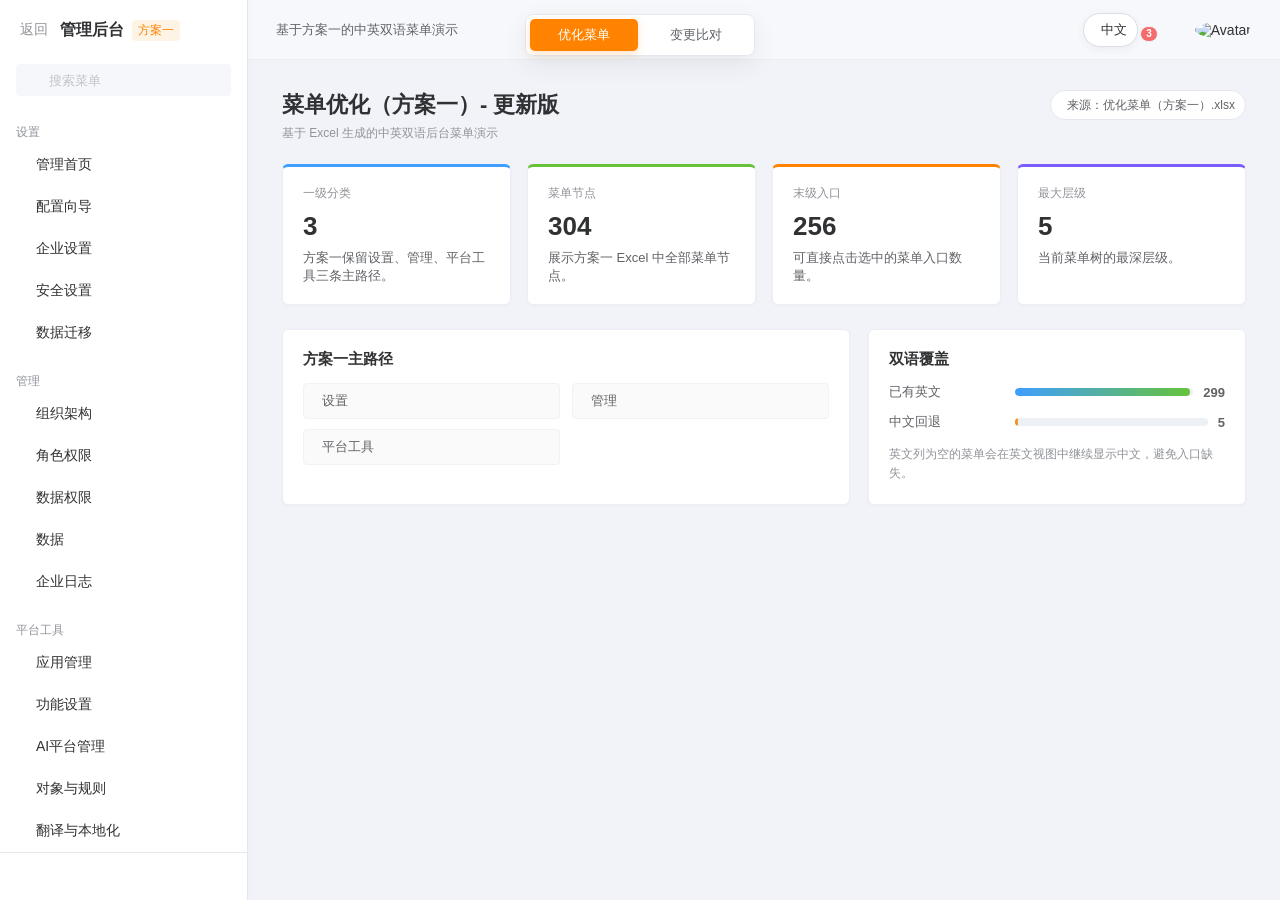
==== menu-plan1-20260603-updated.html @ 0cddb576 "Add public menu plan pages" ====
<!DOCTYPE html>
<html lang="zh-CN" data-lang="zh">
<head>
    <meta charset="UTF-8">
    <meta name="viewport" content="width=device-width, initial-scale=1.0">
    <title>菜单优化（方案一）- 更新版</title>
    <link rel="stylesheet" href="styles.css">
    <link rel="stylesheet" href="comparison.css">
    <script src="https://unpkg.com/@phosphor-icons/web"></script>
    <style>
        body { min-width: 1180px; }
        .app-shell { height: 100vh; background: #f1f3f8; overflow: hidden; }
        .view-tabs {
            position: fixed; top: 14px; left: 50%; z-index: 1300; transform: translateX(-50%);
            display: flex; gap: 4px; padding: 4px; border: 1px solid #e4e7ed; border-radius: 8px;
            background: rgba(255,255,255,.96); box-shadow: 0 8px 24px rgba(48,49,51,.08);
        }
        .view-tab { height: 32px; min-width: 108px; padding: 0 14px; border: 0; border-radius: 5px; background: transparent; color: #606266; cursor: pointer; font-size: 13px; }
        .view-tab.active { background: #ff8300; color: #fff; box-shadow: 0 3px 8px rgba(255,131,0,.22); }
        .demo-view { display: none; height: 100vh; }
        .demo-view.active { display: flex; }
        .plan-view { --sidebar-width: 248px; }
        .compare-view { --sidebar-width: 300px; }
        .plan-badge { flex: 0 0 auto; padding: 2px 6px; border-radius: 4px; background: #fef4e5; color: #ff8300; font-size: 12px; font-weight: 500; }
        .brand { min-width: 0; display: flex; align-items: center; gap: 8px; }
        .brand-text { overflow: hidden; text-overflow: ellipsis; white-space: nowrap; }
        .top-header { height: 60px; padding: 0 28px; background: rgba(255,255,255,.42); border-bottom: 1px solid rgba(228,231,237,.54); }
        .header-left { margin-right: auto; color: #606266; font-size: 13px; }
        .header-right { gap: 14px; }
        .language-toggle { display: inline-flex; align-items: center; gap: 7px; height: 34px; padding: 0 10px; border: 1px solid #dcdfe6; border-radius: 17px; background: #fff; color: #303133; font: inherit; font-size: 13px; cursor: pointer; box-shadow: 0 2px 8px rgba(48,49,51,.06); }
        .language-toggle i { color: #ff8300; font-size: 18px; }
        .language-toggle:hover, .language-toggle:focus-visible { border-color: rgba(255,131,0,.55); color: #ff8300; outline: none; box-shadow: 0 0 0 3px rgba(255,131,0,.1); }
        .dashboard { padding: 30px 34px 34px; }
        .page-title { display: flex; align-items: flex-start; justify-content: space-between; gap: 24px; margin-bottom: 22px; }
        .page-title h2 { font-size: 22px; font-weight: 600; }
        .source-pill { flex: 0 0 auto; display: inline-flex; align-items: center; gap: 6px; height: 30px; padding: 0 10px; border: 1px solid #e4e7ed; border-radius: 15px; background: #fff; color: #606266; font-size: 12px; }
        .source-pill i { color: #67c23a; font-size: 16px; }
        .overview-grid { display: grid; grid-template-columns: repeat(4, minmax(0,1fr)); gap: 16px; }
        .overview-card { min-height: 116px; padding: 18px 20px; border: 1px solid #ebeef5; border-radius: 6px; background: #fff; box-shadow: 0 1px 3px rgba(48,49,51,.03); }
        .overview-card:nth-child(1) { border-top: 3px solid #409eff; }
        .overview-card:nth-child(2) { border-top: 3px solid #67c23a; }
        .overview-card:nth-child(3) { border-top: 3px solid #ff8300; }
        .overview-card:nth-child(4) { border-top: 3px solid #7c5cff; }
        .overview-card .eyebrow { margin-bottom: 10px; color: #909399; font-size: 12px; }
        .overview-card strong { display: block; color: #303133; font-size: 26px; font-weight: 600; line-height: 1.1; }
        .overview-card span { display: block; margin-top: 8px; color: #606266; font-size: 13px; line-height: 1.45; }
        .content-grid { display: grid; grid-template-columns: minmax(0,1.2fr) minmax(320px,.8fr); gap: 18px; }
        .panel { background: #fff; border: 1px solid #ebeef5; border-radius: 6px; padding: 20px; box-shadow: 0 1px 3px rgba(48,49,51,.03); }
        .panel-title { display: flex; align-items: center; justify-content: space-between; gap: 12px; margin-bottom: 14px; }
        .panel-title h3 { color: #303133; font-size: 15px; font-weight: 600; }
        .panel-title i { color: #ff8300; font-size: 18px; }
        .path-list { display: grid; grid-template-columns: repeat(2,minmax(0,1fr)); gap: 10px 12px; list-style: none; }
        .path-list li { display: flex; align-items: center; gap: 8px; min-height: 34px; padding: 8px 10px; color: #606266; background: #fafafa; border: 1px solid #f0f2f5; border-radius: 4px; font-size: 13px; }
        .path-list i { color: #ff8300; font-size: 16px; }
        .coverage-list { display: grid; gap: 12px; }
        .coverage-row { display: grid; grid-template-columns: 116px 1fr auto; align-items: center; gap: 10px; color: #606266; font-size: 13px; }
        .coverage-track { height: 8px; overflow: hidden; border-radius: 4px; background: #edf0f5; }
        .coverage-bar { height: 100%; border-radius: inherit; background: linear-gradient(90deg,#409eff 0%,#67c23a 100%); }
        .hint-text { margin-top: 14px; color: #909399; font-size: 12px; line-height: 1.6; }
        .menu-empty, .no-results { padding: 24px 16px; color: #909399; font-size: 13px; }
        .level-5 > .menu-li > .menu-item { padding-left: 78px; font-size: 12px; color: var(--text-regular); }
        .compare-view .main-content { min-width: 460px; }
        .compare-view .comparison-dash { padding-top: 86px; }
        .compare-view #lines-overlay { position: fixed; }
        html[data-lang="en"] body { font-family: Inter, "Helvetica Neue", Arial, sans-serif; }
        html[data-lang="en"] .menu-item { font-size: 13px; }
        html[data-lang="en"] .level-3 > .menu-li > .menu-item,
        html[data-lang="en"] .level-4 > .menu-li > .menu-item,
        html[data-lang="en"] .level-5 > .menu-li > .menu-item { font-size: 12px; }
    </style>
</head>
<body>
    <div class="app-shell">
        <div class="view-tabs" aria-label="演示视图切换">
            <button class="view-tab active" data-view="plan" type="button">优化菜单</button>
            <button class="view-tab" data-view="compare" type="button">变更比对</button>
        </div>

        <div class="layout demo-view plan-view active" id="plan-view">
            <aside class="sidebar">
                <div class="sidebar-header">
                    <button class="back-btn" data-i18n="back"><i class="ph ph-caret-left"></i> 返回</button>
                    <div class="brand"><span class="brand-text" data-i18n="brand">管理后台</span><span class="plan-badge" data-i18n="planBadge">方案一</span></div>
                </div>
                <div class="search-box"><i class="ph ph-magnifying-glass"></i><input id="menu-search" type="text" placeholder="搜索菜单" autocomplete="off"></div>
                <nav class="menu" id="dynamic-menu"></nav>
                <div class="sidebar-footer"><i class="ph ph-arrows-in-simple"></i></div>
            </aside>
            <main class="main-content">
                <header class="top-header">
                    <div class="header-left" data-i18n="headerHint">基于方案一的中英双语菜单演示</div>
                    <div class="header-right">
                        <button class="language-toggle" id="language-toggle" type="button" aria-label="切换语言"><i class="ph ph-globe-hemisphere-east"></i><span id="language-label">中文</span></button>
                        <div class="icon-btn"><i class="ph ph-chat-circle-dots"></i><span class="badge">3</span></div>
                        <div class="icon-btn"><i class="ph ph-bell"></i></div>
                        <div class="icon-btn"><i class="ph ph-question"></i></div>
                        <div class="avatar"><img src="https://ui-avatars.com/api/?name=W&background=e4e7ed&color=606266" alt="Avatar"></div>
                    </div>
                </header>
                <div class="dashboard">
                    <div class="page-title">
                        <div><h2 data-i18n="pageTitle">菜单优化（方案一）</h2><span class="subtitle" data-i18n="pageSubtitle">基于 Excel 生成的中英双语后台菜单演示</span></div>
                        <div class="source-pill"><i class="ph ph-table"></i><span data-i18n="sourceText">来源：优化菜单（方案一）.xlsx</span></div>
                    </div>
                    <section class="dashboard-section overview-grid">
                        <div class="overview-card"><div class="eyebrow" data-i18n="groupLabel">一级分类</div><strong id="group-count">--</strong><span data-i18n="groupDesc">方案一保留设置、管理、平台工具三条主路径。</span></div>
                        <div class="overview-card"><div class="eyebrow" data-i18n="nodeLabel">菜单节点</div><strong id="node-count">--</strong><span data-i18n="nodeDesc">展示方案一 Excel 中全部菜单节点。</span></div>
                        <div class="overview-card"><div class="eyebrow" data-i18n="leafLabel">末级入口</div><strong id="leaf-count">--</strong><span data-i18n="leafDesc">可直接点击选中的菜单入口数量。</span></div>
                        <div class="overview-card"><div class="eyebrow" data-i18n="depthLabel">最大层级</div><strong id="depth-count">--</strong><span data-i18n="depthDesc">当前菜单树的最深层级。</span></div>
                    </section>
                    <section class="dashboard-section content-grid">
                        <div class="panel"><div class="panel-title"><h3 data-i18n="topPathTitle">方案一主路径</h3><i class="ph ph-tree-structure"></i></div><ul class="path-list" id="top-path-list"></ul></div>
                        <div class="panel"><div class="panel-title"><h3 data-i18n="coverageTitle">双语覆盖</h3><i class="ph ph-translate"></i></div>
                            <div class="coverage-list">
                                <div class="coverage-row"><span data-i18n="translatedLabel">已有英文</span><div class="coverage-track"><div class="coverage-bar" id="translated-bar"></div></div><strong id="translated-count">--</strong></div>
                                <div class="coverage-row"><span data-i18n="fallbackLabel">中文回退</span><div class="coverage-track"><div class="coverage-bar" id="fallback-bar"></div></div><strong id="fallback-count">--</strong></div>
                            </div>
                            <p class="hint-text" data-i18n="coverageHint">英文列为空的菜单会在英文视图中继续显示中文，避免入口缺失。</p>
                        </div>
                    </section>
                </div>
            </main>
        </div>

        <div class="layout comparison-layout demo-view compare-view" id="compare-view">
            <svg id="lines-overlay"></svg>
            <aside class="sidebar" id="sidebar-hist"><div class="sidebar-header"><button class="back-btn"><i class="ph ph-caret-left"></i> 返回</button><div class="brand">管理后台 <span class="badge-title">历史菜单</span></div></div><div class="search-box"><i class="ph ph-magnifying-glass"></i><input id="hist-search" type="text" placeholder="搜索"></div><nav class="menu" id="menu-hist"></nav><div class="sidebar-footer"><i class="ph ph-arrows-in-simple"></i></div></aside>
            <main class="main-content"><header class="top-header"><div class="header-right"><div class="icon-btn"><i class="ph ph-chat-circle-dots"></i><span class="badge">3</span></div><div class="icon-btn"><i class="ph ph-bell"></i></div><div class="icon-btn"><i class="ph ph-user"></i></div></div></header><div class="dashboard comparison-dash"><div class="page-title center-title"><h2>菜单优化（方案一）变更比对</h2><p class="subtitle mt-2">点击两侧高亮菜单，查看具体迁移变化节点连线</p></div><section class="dashboard-section mt-5 relativez"><div class="stats-grid comparison-stats"><div class="stat-card blue"><p>历史菜单节点</p><div class="stat-value"><span class="highlight" id="hist-node-total">--</span></div></div><div class="stat-card green"><p>方案一节点</p><div class="stat-value"><span class="highlight" id="plan-node-total">--</span></div></div></div></section><div class="diff-legend mt-5"><h4>图例说明：</h4><div class="legend-row"><span class="box color-moved"></span> 层级/位置变化 <span id="moved-total"></span></div><div class="legend-row"><span class="box color-added"></span> 新增菜单 <span id="added-total"></span></div><div class="legend-row"><span class="box color-deleted"></span> 移除菜单 <span id="deleted-total"></span></div></div></div></main>
            <aside class="sidebar" id="sidebar-opt"><div class="sidebar-header"><button class="back-btn"><i class="ph ph-caret-left"></i> 返回</button><div class="brand">管理后台 <span class="badge-title opt-badge">方案一</span></div></div><div class="search-box"><i class="ph ph-magnifying-glass"></i><input id="opt-search" type="text" placeholder="搜索"></div><nav class="menu" id="menu-opt"></nav><div class="sidebar-footer"><i class="ph ph-arrows-in-simple"></i></div></aside>
        </div>
    </div>

    <script>
        const plan1MenuData = [
  {
    "zh": "设置",
    "en": "Settings",
    "translated": true,
    "children": [
      {
        "zh": "管理首页",
        "en": "Setup Home",
        "translated": true
      },
      {
        "zh": "配置向导",
        "en": "Setup Assistant",
        "translated": true
      },
      {
        "zh": "企业设置",
        "en": "Company Settings",
        "translated": true,
        "children": [
          {
            "zh": "企业信息",
            "en": "Company Information",
            "translated": true
          },
          {
            "zh": "域名",
            "en": "My Domain",
            "translated": true
          },
          {
            "zh": "语言设置",
            "en": "Language Settings",
            "translated": true
          },
          {
            "zh": "区域设置",
            "en": "Regions",
            "translated": true
          },
          {
            "zh": "财年设置",
            "en": "Fiscal Year",
            "translated": true
          },
          {
            "zh": "货币设置",
            "en": "Currencies",
            "translated": true
          },
          {
            "zh": "工作时间",
            "en": "Business Hours",
            "translated": true
          },
          {
            "zh": "假期",
            "en": "Holidays",
            "translated": true
          },
          {
            "zh": "系统偏好",
            "en": "System Preferences",
            "translated": true
          },
          {
            "zh": "个性化推荐",
            "en": "Recommendation Settings",
            "translated": true
          },
          {
            "zh": "员工使用分析",
            "en": "Usage Analytics",
            "translated": true
          },
          {
            "zh": "强制通知设置",
            "en": "Notification Settings",
            "translated": true
          },
          {
            "zh": "邮箱管理",
            "en": "Email Settings",
            "translated": true
          },
          {
            "zh": "短信服务",
            "en": "SMS Gateway",
            "translated": true
          },
          {
            "zh": "许可信息",
            "en": "License Information",
            "translated": true
          },
          {
            "zh": "订阅提醒",
            "en": "Expiration Alerts",
            "translated": true
          }
        ]
      },
      {
        "zh": "安全设置",
        "en": "Security",
        "translated": true,
        "children": [
          {
            "zh": "账号安全设置",
            "en": "Account Security",
            "translated": true
          },
          {
            "zh": "通讯录隐私",
            "en": "Directory Privacy",
            "translated": true
          },
          {
            "zh": "单点登录",
            "en": "Single Sign-On",
            "translated": true
          },
          {
            "zh": "身份提供商",
            "en": "Identity Provider",
            "translated": true
          },
          {
            "zh": "受信任设备",
            "en": "Trusted Devices",
            "translated": true
          },
          {
            "zh": "水印设置",
            "en": "Watermark Settings",
            "translated": true
          },
          {
            "zh": "合规性设置",
            "en": "Compliance Settings",
            "translated": true
          },
          {
            "zh": "网络访问限制",
            "en": "Network Access",
            "translated": true
          },
          {
            "zh": "代码安全设置",
            "en": "Code Security",
            "translated": true
          },
          {
            "zh": "手机号隐私设置",
            "en": "Mobile Number Privacy Settings",
            "translated": true
          }
        ]
      },
      {
        "zh": "数据迁移",
        "en": "Data Migration",
        "translated": true
      }
    ]
  },
  {
    "zh": "管理",
    "en": "Management",
    "translated": true,
    "children": [
      {
        "zh": "组织架构",
        "en": "Organization",
        "translated": true,
        "children": [
          {
            "zh": "用户",
            "en": "Users",
            "translated": true
          },
          {
            "zh": "部门",
            "en": "Departments",
            "translated": true
          },
          {
            "zh": "通讯录设置",
            "en": "Directory Settings",
            "translated": true
          },
          {
            "zh": "通讯录隔离",
            "en": "Directory Isolation",
            "translated": true
          },
          {
            "zh": "邀请审核",
            "en": "Invitation Approval",
            "translated": true
          },
          {
            "zh": "多维度",
            "en": "Multi-dimensional Permissions",
            "translated": true
          },
          {
            "zh": "多组织",
            "en": "Multi-Organization",
            "translated": true
          },
          {
            "zh": "用户功能设置",
            "en": "User Feature Settings",
            "translated": true
          },
          {
            "zh": "员工设备",
            "en": "User Device",
            "translated": true
          },
          {
            "zh": "用户组",
            "en": "User Group",
            "translated": true
          }
        ]
      },
      {
        "zh": "角色权限",
        "en": "Role Permissions",
        "translated": true,
        "children": [
          {
            "zh": "管理功能权限",
            "en": "Management Function Permissions",
            "translated": true
          },
          {
            "zh": "业务功能权限",
            "en": "Business Function Permissions",
            "translated": true
          },
          {
            "zh": "分管小组",
            "en": "Delegated Administration Groups",
            "translated": true
          }
        ]
      },
      {
        "zh": "数据权限",
        "en": "Data Permissions",
        "translated": true,
        "children": [
          {
            "zh": "数据权限管理",
            "en": "Data Permissions",
            "translated": true
          },
          {
            "zh": "数据权限查询",
            "en": "Data Permission Query Tool",
            "translated": true
          }
        ]
      },
      {
        "zh": "数据",
        "en": "Data",
        "translated": true,
        "children": [
          {
            "zh": "全部客户",
            "en": "All Accounts",
            "translated": true
          },
          {
            "zh": "迁移工具",
            "en": "Mass Transfer Records",
            "translated": true
          },
          {
            "zh": "回收站",
            "en": "Recycle Bin",
            "translated": true
          },
          {
            "zh": "数据清洗",
            "en": "Data Cleansing",
            "translated": true
          },
          {
            "zh": "数据初始化",
            "en": "Data Reset",
            "translated": true
          },
          {
            "zh": "数据批量处理",
            "en": "Data Loader",
            "translated": true
          },
          {
            "zh": "数据稽核",
            "en": "Data Audit",
            "translated": true
          },
          {
            "zh": "数据归档",
            "en": "Data Archiving",
            "translated": true
          }
        ]
      },
      {
        "zh": "企业日志",
        "en": "Logs",
        "translated": true,
        "children": [
          {
            "zh": "审计日志",
            "en": "Audit Logs",
            "translated": true
          },
          {
            "zh": "登录日志",
            "en": "Login History",
            "translated": true
          },
          {
            "zh": "异步任务监控",
            "en": "Async Jobs",
            "translated": true
          },
          {
            "zh": "业务日志",
            "en": "Business Logs",
            "translated": true
          },
          {
            "zh": "函数日志",
            "en": "APL Logs",
            "translated": true
          },
          {
            "zh": "导入导出记录",
            "en": "Import & Export Logs",
            "translated": true
          },
          {
            "zh": "流程日志",
            "en": "Process Logs",
            "translated": true
          }
        ]
      }
    ]
  },
  {
    "zh": "平台工具",
    "en": "Platform Tools",
    "translated": true,
    "children": [
      {
        "zh": "应用管理",
        "en": "App Manager",
        "translated": true,
        "children": [
          {
            "zh": "应用列表",
            "en": "App List",
            "translated": true
          }
        ]
      },
      {
        "zh": "功能设置",
        "en": "Feature Settings",
        "translated": true,
        "children": [
          {
            "zh": "营销设置",
            "en": "Marketing Settings",
            "translated": true,
            "children": [
              {
                "zh": "营销费用管理",
                "en": "Marketing Expense Management",
                "translated": true
              },
              {
                "zh": "企业预算管理",
                "en": "Company Budget Management",
                "translated": true
              },
              {
                "zh": "忠诚度计划管理",
                "en": "Loyalty Program Management",
                "translated": true
              },
              {
                "zh": "渠道准入管理",
                "en": "Channel Access Management",
                "translated": true,
                "children": [
                  {
                    "zh": "首页",
                    "en": "Home",
                    "translated": true
                  },
                  {
                    "zh": "营销招募",
                    "en": "Marketing Recruitment",
                    "translated": true
                  },
                  {
                    "zh": "注册审核",
                    "en": "Registration Review",
                    "translated": true
                  },
                  {
                    "zh": "浏览规定",
                    "en": "Browsing Rules",
                    "translated": true
                  },
                  {
                    "zh": "资质完善",
                    "en": "Qualification Completion",
                    "translated": true
                  },
                  {
                    "zh": "协议签约",
                    "en": "Agreement Signing",
                    "translated": true
                  }
                ]
              },
              {
                "zh": "营销方案",
                "en": "Marketing Programs",
                "translated": true
              },
              {
                "zh": "会员管理",
                "en": "Member Management",
                "translated": true
              },
              {
                "zh": "企微SCRM",
                "en": "WeCom SCRM",
                "translated": true,
                "children": [
                  {
                    "zh": "SCRM配置向导",
                    "en": "SCRM Setup Assistant",
                    "translated": true
                  },
                  {
                    "zh": "营销设置",
                    "en": "Marketing Settings",
                    "translated": true
                  },
                  {
                    "zh": "企业微信设置",
                    "en": "WeCom Settings",
                    "translated": true
                  },
                  {
                    "zh": "质检设置",
                    "en": "Quality Inspection Settings",
                    "translated": true
                  }
                ]
              }
            ]
          },
          {
            "zh": "目标规则",
            "en": "Target Rules",
            "translated": true
          },
          {
            "zh": "销售设置",
            "en": "Sales Settings",
            "translated": true,
            "children": [
              {
                "zh": "销售 Agent 管理",
                "en": "Sales Agent Management",
                "translated": true,
                "children": [
                  {
                    "zh": "客户互动Agent",
                    "en": "Customer Engagement Agent",
                    "translated": true
                  },
                  {
                    "zh": "业务洞察Agent",
                    "en": "Business Insights Agent",
                    "translated": true
                  },
                  {
                    "zh": "内部会议Agent",
                    "en": "Internal Meeting Agent",
                    "translated": true
                  },
                  {
                    "zh": "方案生成器",
                    "en": "Proposal Generator",
                    "translated": true
                  }
                ]
              },
              {
                "zh": "术语库",
                "en": "Glossary",
                "translated": true
              },
              {
                "zh": "市场活动管理",
                "en": "Campaign Management",
                "translated": true
              },
              {
                "zh": "工商企业搜索管理",
                "en": "Business Entity Search Management",
                "translated": true
              },
              {
                "zh": "招投标管理",
                "en": "Tender Management",
                "translated": true
              },
              {
                "zh": "线索和线索池管理",
                "en": "Lead and Lead Pool Management",
                "translated": true
              },
              {
                "zh": "客户和公海管理",
                "en": "Account and Public Pool Management",
                "translated": true
              },
              {
                "zh": "主数据管理",
                "en": "Master Data Management",
                "translated": true
              },
              {
                "zh": "工商信息设置",
                "en": "Business Information Settings",
                "translated": true
              },
              {
                "zh": "智能评分评级管理",
                "en": "Intelligent Scoring and Rating Management",
                "translated": true,
                "children": [
                  {
                    "zh": "RFM规则",
                    "en": "RFM Rules",
                    "translated": true
                  },
                  {
                    "zh": "行为积分",
                    "en": "Behavior Points",
                    "translated": true
                  },
                  {
                    "zh": "线索智能打分管理",
                    "en": "Intelligent Lead Scoring Management",
                    "translated": true
                  }
                ]
              },
              {
                "zh": "企业风险管理",
                "en": "Enterprise Risk Management",
                "translated": true,
                "children": [
                  {
                    "zh": "评分规则",
                    "en": "Scoring Rules",
                    "translated": true
                  },
                  {
                    "zh": "预警通知",
                    "en": "Alert Notifications",
                    "translated": true
                  }
                ]
              },
              {
                "zh": "企业风险策略管理",
                "en": "Enterprise Risk Policy Management",
                "translated": true,
                "children": [
                  {
                    "zh": "评级配置",
                    "en": "Rating Configuration",
                    "translated": true
                  },
                  {
                    "zh": "自助评分",
                    "en": "Self-Service Scoring",
                    "translated": true
                  },
                  {
                    "zh": "授信策略",
                    "en": "Credit Policy",
                    "translated": true
                  },
                  {
                    "zh": "监控规则配置",
                    "en": "Monitoring Rule Configuration",
                    "translated": true
                  }
                ]
              },
              {
                "zh": "商机管理",
                "en": "Opportunity Management",
                "translated": true
              },
              {
                "zh": "预测规则设置",
                "en": "Forecast Rule Settings",
                "translated": true
              },
              {
                "zh": "销售记录管理",
                "en": "Sales Record Management",
                "translated": true
              },
              {
                "zh": "合同管理",
                "en": "Contract Management",
                "translated": true
              },
              {
                "zh": "收入管理",
                "en": "Revenue Management",
                "translated": true,
                "children": [
                  {
                    "zh": "应收配置",
                    "en": "Accounts Receivable Configuration",
                    "translated": true
                  },
                  {
                    "zh": "回款配置",
                    "en": "Payment Collection Configuration",
                    "translated": true
                  },
                  {
                    "zh": "账单配置",
                    "en": "Billing Configuration",
                    "translated": true
                  }
                ]
              },
              {
                "zh": "项目管理",
                "en": "Project Management",
                "translated": true
              },
              {
                "zh": "客户账户管理",
                "en": "Customer Account Management",
                "translated": true
              },
              {
                "zh": "信用管理",
                "en": "Credit Management",
                "translated": true
              },
              {
                "zh": "定价和交易管理",
                "en": "Pricing and Transaction Management",
                "translated": true,
                "children": [
                  {
                    "zh": "首页",
                    "en": "Home",
                    "translated": true
                  },
                  {
                    "zh": "商品/产品管理",
                    "en": "Product Management",
                    "translated": true
                  },
                  {
                    "zh": "CPQ配置",
                    "en": "CPQ Configuration",
                    "translated": true
                  },
                  {
                    "zh": "价格管理配置",
                    "en": "Pricing Management Configuration",
                    "translated": true
                  },
                  {
                    "zh": "促销与返利配置",
                    "en": "Promotion and Rebate Configuration",
                    "translated": true
                  },
                  {
                    "zh": "交易相关的单据配置",
                    "en": "Transaction Document Configuration",
                    "translated": true
                  }
                ]
              },
              {
                "zh": "应付管理",
                "en": "Accounts Payable Management",
                "translated": true
              }
            ]
          },
          {
            "zh": "物流与库存",
            "en": "Logistics & Inventory",
            "translated": true,
            "children": [
              {
                "zh": "发货",
                "en": "Shipping",
                "translated": true
              },
              {
                "zh": "库存",
                "en": "Inventory",
                "translated": true
              },
              {
                "zh": "物流服务",
                "en": "Logistics Services",
                "translated": true
              }
            ]
          },
          {
            "zh": "服务设置",
            "en": "Service Settings",
            "translated": true,
            "children": [
              {
                "zh": "服务记录类型",
                "en": "Service Record Types",
                "translated": true
              },
              {
                "zh": "服务人员查询类型",
                "en": "Service Personnel Query Types",
                "translated": true
              },
              {
                "zh": "资产管理",
                "en": "Asset Management",
                "translated": true
              },
              {
                "zh": "工单管理",
                "en": "Work Order Management",
                "translated": true
              },
              {
                "zh": "服务通设置",
                "en": "Service Connect Settings",
                "translated": true
              },
              {
                "zh": "发送记录",
                "en": "Send Records",
                "translated": true
              },
              {
                "zh": "会话分析",
                "en": "Conversation Analytics",
                "translated": true
              },
              {
                "zh": "智能机器人",
                "en": "Intelligent Bot",
                "translated": true
              },
              {
                "zh": "呼叫中心",
                "en": "Call Center",
                "translated": true
              }
            ]
          },
          {
            "zh": "行业插件设置",
            "en": "Industry Plugin Settings",
            "translated": true,
            "children": [
              {
                "zh": "医疗信息设置",
                "en": "Medical Information Settings",
                "translated": true
              },
              {
                "zh": "外销管理",
                "en": "Export Sales Management",
                "translated": true
              },
              {
                "zh": "快消业务插件",
                "en": "FMCG Business Plugin",
                "translated": true
              }
            ]
          },
          {
            "zh": "渠道设置",
            "en": "Channel Settings",
            "translated": true,
            "children": [
              {
                "zh": "经销商管理",
                "en": "Distributor Management",
                "translated": true
              },
              {
                "zh": "合作伙伴管理",
                "en": "Partner Management",
                "translated": true,
                "children": [
                  {
                    "zh": "合作伙伴设置",
                    "en": "Partner Settings",
                    "translated": true
                  }
                ]
              },
              {
                "zh": "渠道对账单",
                "en": "Channel Statements",
                "translated": true
              },
              {
                "zh": "订货通管理",
                "en": "Ordering Portal Management",
                "translated": true
              },
              {
                "zh": "渠道通路管理",
                "en": "Channel Route Management",
                "translated": true
              },
              {
                "zh": "渠道数据上报",
                "en": "Channel Data Reporting",
                "translated": true
              }
            ]
          },
          {
            "zh": "协同办公设置",
            "en": "Collaboration",
            "translated": true,
            "children": [
              {
                "zh": "待办栏目配置",
                "en": "To-Do Center Settings",
                "translated": true
              },
              {
                "zh": "日志模板管理",
                "en": "Report Settings",
                "translated": true
              },
              {
                "zh": "日志查询统计",
                "en": "Report Analytics",
                "translated": true
              },
              {
                "zh": "日程管理",
                "en": "Calendar Settings",
                "translated": true
              },
              {
                "zh": "日程同步",
                "en": "Event Sync",
                "translated": true
              },
              {
                "zh": "分享管理",
                "en": "Post Settings",
                "translated": true
              },
              {
                "zh": "任务与指令",
                "en": "Task Analytics",
                "translated": true
              },
              {
                "zh": "公告管理",
                "en": "Announcements",
                "translated": true
              },
              {
                "zh": "话题管理",
                "en": "Topics",
                "translated": true
              },
              {
                "zh": "在线文档",
                "en": "Online Docs",
                "translated": true
              },
              {
                "zh": "电子签章",
                "en": "E-Signature",
                "translated": true
              },
              {
                "zh": "信息删除工具",
                "en": "Feed Cleanup Tool",
                "translated": true
              },
              {
                "zh": "基本设置",
                "en": "Chats Settings",
                "translated": true
              },
              {
                "zh": "业务群设置",
                "en": "Business Group",
                "translated": true
              },
              {
                "zh": "服务号首页",
                "en": "Service Account Home",
                "translated": true
              },
              {
                "zh": "服务号管理",
                "en": "Service Account Settings",
                "translated": true
              },
              {
                "zh": "审批模板管理",
                "en": "Approval Templates",
                "translated": true
              },
              {
                "zh": "审批角色管理",
                "en": "Approval Roles",
                "translated": true
              },
              {
                "zh": "审批查询统计",
                "en": "Approval Analytics",
                "translated": true
              },
              {
                "zh": "表格管理",
                "en": "Form Management",
                "translated": true
              }
            ]
          }
        ]
      },
      {
        "zh": "AI平台管理",
        "en": "AI Platform",
        "translated": true,
        "children": [
          {
            "zh": "Agent Studio",
            "en": "Agent Studio",
            "translated": true,
            "children": [
              {
                "zh": "Agents",
                "en": "Agents",
                "translated": true
              },
              {
                "zh": "Agent 技能库",
                "en": "Agent Skills",
                "translated": true
              },
              {
                "zh": "Agent 操作库",
                "en": "Agent Actions",
                "translated": true
              },
              {
                "zh": "Agent 评测",
                "en": "Agent Evaluation",
                "translated": true
              }
            ]
          },
          {
            "zh": "AI流管理",
            "en": "AI Flow Management",
            "translated": true
          },
          {
            "zh": "操作中心",
            "en": "Action Center",
            "translated": true
          },
          {
            "zh": "提示词模板",
            "en": "Prompt Template",
            "translated": true
          },
          {
            "zh": "语义检索索引",
            "en": "Semantic Search Index",
            "translated": true
          },
          {
            "zh": "调用统计",
            "en": "Usage",
            "translated": true
          },
          {
            "zh": "模型",
            "en": "Model",
            "translated": true
          },
          {
            "zh": "信任层",
            "en": "Trust Layer",
            "translated": true
          },
          {
            "zh": "审计和数据分析",
            "en": "Audit and Analysis",
            "translated": true
          },
          {
            "zh": "AI助理",
            "en": "AI Assistant",
            "translated": true
          },
          {
            "zh": "预测生成器",
            "en": "Prediction Generator",
            "translated": true,
            "children": [
              {
                "zh": "数据集管理",
                "en": "Data Set Management",
                "translated": true
              },
              {
                "zh": "模型管理",
                "en": "Model",
                "translated": true
              }
            ]
          }
        ]
      },
      {
        "zh": "对象与规则",
        "en": "Objects & Rules",
        "translated": true,
        "children": [
          {
            "zh": "标准对象",
            "en": "Standard Objects",
            "translated": true
          },
          {
            "zh": "自定义对象",
            "en": "Custom Objects",
            "translated": true
          },
          {
            "zh": "大对象",
            "en": "Big Objects",
            "translated": true
          },
          {
            "zh": "对象名称设置",
            "en": "Object Name Settings",
            "translated": true
          },
          {
            "zh": "模板管理",
            "en": "Templates",
            "translated": true
          },
          {
            "zh": "对象列表页自定义",
            "en": "List View Layouts",
            "translated": true
          },
          {
            "zh": "全局对象布局",
            "en": "Object Layout",
            "translated": true
          },
          {
            "zh": "智能表单",
            "en": "Smart Forms",
            "translated": true
          },
          {
            "zh": "对象关系图",
            "en": "Schema Viewer",
            "translated": true
          },
          {
            "zh": "标签",
            "en": "Tags",
            "translated": true
          },
          {
            "zh": "通用选项集",
            "en": "Global Option Sets",
            "translated": true
          },
          {
            "zh": "对象规则",
            "en": "Object Rules",
            "translated": true,
            "children": [
              {
                "zh": "对象变更",
                "en": "Object Change",
                "translated": true
              },
              {
                "zh": "转换规则",
                "en": "Conversion Rules",
                "translated": true
              },
              {
                "zh": "映射规则",
                "en": "Mapping Rules",
                "translated": true
              },
              {
                "zh": "评分规则",
                "en": "Scoring Rules",
                "translated": true
              },
              {
                "zh": "业务规则",
                "en": "Business Rules",
                "translated": true
              }
            ]
          },
          {
            "zh": "对象插件",
            "en": "Object Plugins",
            "translated": true
          },
          {
            "zh": "离线规则",
            "en": "Offline Rules",
            "translated": true
          }
        ]
      },
      {
        "zh": "翻译与本地化",
        "en": "Translation",
        "translated": true,
        "children": [
          {
            "zh": "翻译工作台",
            "en": "Translation Workbench",
            "translated": true
          },
          {
            "zh": "数据翻译设置",
            "en": "Data Translation",
            "translated": true
          }
        ]
      },
      {
        "zh": "流程与自动化",
        "en": "Process & Automation",
        "translated": true,
        "children": [
          {
            "zh": "审批流",
            "en": "Approval Processes",
            "translated": true
          },
          {
            "zh": "业务流",
            "en": "Business Processes",
            "translated": true
          },
          {
            "zh": "工作流",
            "en": "Workflows",
            "translated": true
          },
          {
            "zh": "流",
            "en": "Flows",
            "translated": true
          },
          {
            "zh": "阶段推进器",
            "en": "Pipeline",
            "translated": true
          },
          {
            "zh": "商机销售流程",
            "en": "Opportunity Sales Processes",
            "translated": true
          },
          {
            "zh": "流程交接",
            "en": "Handover",
            "translated": true
          },
          {
            "zh": "委托设置",
            "en": "Delegation",
            "translated": true
          },
          {
            "zh": "常用意见",
            "en": "Common Comments",
            "translated": true
          },
          {
            "zh": "全局配置",
            "en": "Global Configuration",
            "translated": true
          }
        ]
      },
      {
        "zh": "页面与体验",
        "en": "User Interface",
        "translated": true,
        "children": [
          {
            "zh": "CRM视图迁移",
            "en": "View Migration",
            "translated": true
          },
          {
            "zh": "主导航",
            "en": "Navigation",
            "translated": true
          },
          {
            "zh": "自定义页面",
            "en": "Custom Pages",
            "translated": true
          },
          {
            "zh": "CRM菜单",
            "en": "CRM Menu",
            "translated": true
          },
          {
            "zh": "CRM首页",
            "en": "CRM Home Pages",
            "translated": true
          },
          {
            "zh": "自定义菜单",
            "en": "Custom Menu",
            "translated": true
          },
          {
            "zh": "APP启动图",
            "en": "Splash Screen",
            "translated": true
          },
          {
            "zh": "侧边栏布局",
            "en": "Sidebar Layout",
            "translated": true
          },
          {
            "zh": "自定义登录页",
            "en": "Custom Login Pages",
            "translated": true
          },
          {
            "zh": "主题色",
            "en": "Themes",
            "translated": true
          }
        ]
      },
      {
        "zh": "低代码开发",
        "en": "Custom Code",
        "translated": true,
        "children": [
          {
            "zh": "ModelJar管理",
            "en": "ModelJar管理",
            "translated": false
          },
          {
            "zh": "自定义函数",
            "en": "Custom APL",
            "translated": true
          },
          {
            "zh": "自定义组件",
            "en": "Custom Components",
            "translated": true
          },
          {
            "zh": "自定义插件",
            "en": "Custom Plugins",
            "translated": true
          },
          {
            "zh": "对象及字段API",
            "en": "API Names/Schema API",
            "translated": true
          },
          {
            "zh": "开发者证书",
            "en": "Certificates & Keys",
            "translated": true
          },
          {
            "zh": "开发Jar包管理",
            "en": "Libraries",
            "translated": true
          },
          {
            "zh": "事件监听管理",
            "en": "Event Triggers",
            "translated": true
          },
          {
            "zh": "开放接口",
            "en": "OpenAPI",
            "translated": true
          },
          {
            "zh": "事件回调设置",
            "en": "Webhooks",
            "translated": true
          },
          {
            "zh": "计划任务",
            "en": "Scheduled Jobs",
            "translated": true
          },
          {
            "zh": "H5集成插件",
            "en": "H5集成插件",
            "translated": false
          },
          {
            "zh": "函数监控",
            "en": "APL Dashboard",
            "translated": true
          }
        ]
      },
      {
        "zh": "集成与开放",
        "en": "Integration & Open Platform",
        "translated": true,
        "children": [
          {
            "zh": "集成流编排",
            "en": "Integration Flow Orchestration",
            "translated": true
          },
          {
            "zh": "授权配置",
            "en": "Authorization Configuration",
            "translated": true
          },
          {
            "zh": "运行监控",
            "en": "Operation Monitoring",
            "translated": true
          },
          {
            "zh": "连接器市场",
            "en": "Connector Marketplace",
            "translated": true
          }
        ]
      },
      {
        "zh": "门户与渠道",
        "en": "Portals & Channels",
        "translated": true,
        "children": [
          {
            "zh": "站点管理",
            "en": "Site Management",
            "translated": true,
            "children": [
              {
                "zh": "域名管理",
                "en": "域名管理",
                "translated": false
              },
              {
                "zh": "素材管理",
                "en": "Domains",
                "translated": true
              },
              {
                "zh": "站点门户",
                "en": "CMS",
                "translated": true
              }
            ]
          },
          {
            "zh": "渠道门户",
            "en": "Channel Portals",
            "translated": true,
            "children": [
              {
                "zh": "自定义首页",
                "en": "自定义首页",
                "translated": false
              },
              {
                "zh": "自定义登录页",
                "en": "Custom Homepages",
                "translated": true
              },
              {
                "zh": "自定义菜单页",
                "en": "Custom Login Pages",
                "translated": true
              },
              {
                "zh": "Web端自定义页面",
                "en": "Custom Menu Items",
                "translated": true
              },
              {
                "zh": "移动端自定义页面",
                "en": "Web Custom Pages",
                "translated": true
              },
              {
                "zh": "导航设置",
                "en": "App Custom Pages",
                "translated": true
              }
            ]
          },
          {
            "zh": "互联管理",
            "en": "External Management",
            "translated": true,
            "children": [
              {
                "zh": "互联用户",
                "en": "互联用户",
                "translated": false
              },
              {
                "zh": "互联角色",
                "en": "External Users",
                "translated": true
              },
              {
                "zh": "互联应用",
                "en": "External Roles",
                "translated": true
              },
              {
                "zh": "互联设置",
                "en": "External Apps",
                "translated": true
              },
              {
                "zh": "上游信息",
                "en": "External Settings",
                "translated": true
              }
            ]
          },
          {
            "zh": "微信服务号",
            "en": "WeChat Service Accounts",
            "translated": true
          },
          {
            "zh": "微信小程序",
            "en": "WeChat Mini Programs",
            "translated": true
          },
          {
            "zh": "互联组织管理",
            "en": "External Organization Management",
            "translated": true,
            "children": [
              {
                "zh": "互联组织",
                "en": "External Organizations",
                "translated": true
              },
              {
                "zh": "通用设置",
                "en": "General Settings",
                "translated": true
              }
            ]
          },
          {
            "zh": "互联更改集",
            "en": "External Change Sets",
            "translated": true,
            "children": [
              {
                "zh": "部署管理",
                "en": "Deployment Management",
                "translated": true
              },
              {
                "zh": "部署记录",
                "en": "Deployment Records",
                "translated": true
              }
            ]
          }
        ]
      },
      {
        "zh": "环境",
        "en": "Environments",
        "translated": true,
        "children": [
          {
            "zh": "沙盒",
            "en": "Sandboxes",
            "translated": true
          },
          {
            "zh": "更改集",
            "en": "Change Sets",
            "translated": true,
            "children": [
              {
                "zh": "入站更改集",
                "en": "Inbound Change Sets",
                "translated": true
              },
              {
                "zh": "出站更改集",
                "en": "Outbound Change Sets",
                "translated": true
              }
            ]
          },
          {
            "zh": "部署",
            "en": "Deploy",
            "translated": true,
            "children": [
              {
                "zh": "部署设置",
                "en": "Deployment Settings",
                "translated": true
              },
              {
                "zh": "部署状态",
                "en": "Deployment Status",
                "translated": true
              }
            ]
          },
          {
            "zh": "配置包",
            "en": "Packages",
            "translated": true,
            "children": [
              {
                "zh": "配置包管理",
                "en": "Package Manager",
                "translated": true
              },
              {
                "zh": "配置包安装",
                "en": "Installed Packages",
                "translated": true
              }
            ]
          },
          {
            "zh": "系统资源概览",
            "en": "System Overview",
            "translated": true
          },
          {
            "zh": "全局变量",
            "en": "Global Variables",
            "translated": true
          }
        ]
      }
    ]
  }
];
        const historyMenuData = [
  {
    "title": "系统管理",
    "children": [
      {
        "title": "管理首页"
      },
      {
        "title": "企业设置",
        "children": [
          {
            "title": "许可信息"
          },
          {
            "title": "企业信息设置"
          },
          {
            "title": "多组织设置"
          },
          {
            "title": "员工功能设置"
          },
          {
            "title": "工作时间"
          },
          {
            "title": "假期"
          },
          {
            "title": "手机号隐私设置"
          },
          {
            "title": "个性化推荐设置"
          },
          {
            "title": "域名管理"
          },
          {
            "title": "企业安全设置",
            "children": [
              {
                "title": "分管小组"
              },
              {
                "title": "账号安全设置"
              },
              {
                "title": "通讯录安全设置"
              },
              {
                "title": "设备绑定"
              },
              {
                "title": "单点登录"
              },
              {
                "title": "水印设置"
              },
              {
                "title": "合规性设置"
              },
              {
                "title": "访问限制设置"
              },
              {
                "title": "代码安全设置"
              },
              {
                "title": "认证提供商"
              }
            ]
          },
          {
            "title": "自定义登录页"
          },
          {
            "title": "国家地区管理"
          },
          {
            "title": "主题色"
          },
          {
            "title": "到期提醒设置"
          },
          {
            "title": "全局设置"
          },
          {
            "title": "企业财年设置"
          },
          {
            "title": "强制通知设置"
          },
          {
            "title": "行业套件管理？"
          }
        ]
      },
      {
        "title": "组织架构管理",
        "children": [
          {
            "title": "部门与员工"
          },
          {
            "title": "部门管理"
          },
          {
            "title": "通讯录设置"
          },
          {
            "title": "通讯录隔离"
          },
          {
            "title": "已停用的"
          },
          {
            "title": "邀请审核"
          },
          {
            "title": "员工设备管理"
          },
          {
            "title": "多维度管理"
          },
          {
            "title": "企业微信对接？"
          }
        ]
      },
      {
        "title": "角色权限管理",
        "children": [
          {
            "title": "管理功能权限"
          },
          {
            "title": "业务功能权限"
          },
          {
            "title": "用户组"
          }
        ]
      },
      {
        "title": "国际化",
        "children": [
          {
            "title": "语言设置"
          },
          {
            "title": "翻译工作台"
          },
          {
            "title": "数据翻译设置"
          },
          {
            "title": "多货币设置"
          }
        ]
      },
      {
        "title": "企业日志",
        "children": [
          {
            "title": "审计日志"
          },
          {
            "title": "登录日志"
          },
          {
            "title": "异步任务监控"
          },
          {
            "title": "异常登录"
          },
          {
            "title": "CRM日志"
          },
          {
            "title": "函数日志"
          },
          {
            "title": "导入导出记录"
          },
          {
            "title": "函数监控"
          },
          {
            "title": "流程日志"
          },
          {
            "title": "员工使用分析"
          }
        ]
      },
      {
        "title": "集成平台管理",
        "children": [
          {
            "title": "数据集成流"
          },
          {
            "title": "同步历史数据"
          },
          {
            "title": "连接器"
          },
          {
            "title": "接口管理"
          },
          {
            "title": "模板中心"
          },
          {
            "title": "监控看板"
          },
          {
            "title": "告警管理"
          },
          {
            "title": "数据大屏"
          },
          {
            "title": "其他设置",
            "children": [
              {
                "title": "k3_cloud"
              }
            ]
          },
          {
            "title": "集成平台-OA待办"
          },
          {
            "title": "集成代管"
          }
        ]
      },
      {
        "title": "iPaaS管理",
        "children": [
          {
            "title": "流程编排"
          },
          {
            "title": "授权配置"
          },
          {
            "title": "运行监控"
          },
          {
            "title": "连接器开发"
          },
          {
            "title": "连接器市场"
          }
        ]
      },
      {
        "title": "系统配置引导"
      },
      {
        "title": "系统迁移"
      }
    ]
  },
  {
    "title": "CRM平台管理",
    "children": [
      {
        "title": "对象管理",
        "children": [
          {
            "title": "预设对象管理"
          },
          {
            "title": "自定义对象管理"
          },
          {
            "title": "大对象管理"
          },
          {
            "title": "数据归档"
          },
          {
            "title": "对象名称设置"
          },
          {
            "title": "对象模板管理"
          },
          {
            "title": "对象关系图"
          },
          {
            "title": "智能表单"
          },
          {
            "title": "标签管理"
          },
          {
            "title": "通用选项集"
          },
          {
            "title": "对象插件管理"
          },
          {
            "title": "对象变更管理"
          },
          {
            "title": "转换规则"
          },
          {
            "title": "离线规则"
          }
        ]
      },
      {
        "title": "流程管理",
        "children": [
          {
            "title": "审批流程管理"
          },
          {
            "title": "业务流程管理"
          },
          {
            "title": "工作流管理"
          },
          {
            "title": "流管理"
          },
          {
            "title": "阶段推进器管理"
          },
          {
            "title": "商机销售流程"
          },
          {
            "title": "流程交接"
          },
          {
            "title": "委托设置"
          },
          {
            "title": "常用意见"
          },
          {
            "title": "流程全局配置"
          }
        ]
      },
      {
        "title": "数据权限管理"
      },
      {
        "title": "业务规则管理",
        "children": [
          {
            "title": "市场活动管理"
          },
          {
            "title": "工商企业搜索管理"
          },
          {
            "title": "销售 Agent 管理",
            "children": [
              {
                "title": "方案生成器"
              },
              {
                "title": "客户互动Agent"
              },
              {
                "title": "业务洞察Agent"
              },
              {
                "title": "内部会议"
              }
            ]
          },
          {
            "title": "线索和线索池管理"
          },
          {
            "title": "客户和公海管理"
          },
          {
            "title": "商机管理"
          },
          {
            "title": "术语库"
          },
          {
            "title": "合作伙伴管理",
            "children": [
              {
                "title": "合作伙伴设置"
              }
            ]
          },
          {
            "title": "营销费用管理"
          },
          {
            "title": "企业预算管理"
          },
          {
            "title": "医疗信息设置"
          },
          {
            "title": "忠诚度计划管理"
          },
          {
            "title": "招投标管理"
          },
          {
            "title": "日志管理"
          },
          {
            "title": "渠道准入管理",
            "children": [
              {
                "title": "首页"
              },
              {
                "title": "营销招募"
              },
              {
                "title": "注册审核"
              },
              {
                "title": "浏览规定"
              },
              {
                "title": "资质完善"
              },
              {
                "title": "协议签约"
              }
            ]
          },
          {
            "title": "日程管理"
          },
          {
            "title": "查重设置"
          },
          {
            "title": "公告管理"
          },
          {
            "title": "对象映射规则"
          },
          {
            "title": "邮箱管理"
          },
          {
            "title": "报价单管理"
          },
          {
            "title": "渠道对账单"
          },
          {
            "title": "销售订单/退货单规则"
          },
          {
            "title": "售中管理配置",
            "children": [
              {
                "title": "首页"
              },
              {
                "title": "商品/产品管理"
              },
              {
                "title": "CPQ配置"
              },
              {
                "title": "价格管理配置"
              },
              {
                "title": "促销与返利配置"
              },
              {
                "title": "交易相关的单据配置"
              },
              {
                "title": "回款相关单据配置"
              },
              {
                "title": "合同相关单据配置"
              },
              {
                "title": "收入管理设置"
              },
              {
                "title": "账单相关单据配置"
              }
            ]
          },
          {
            "title": "企业风险管理",
            "children": [
              {
                "title": "评分规则"
              },
              {
                "title": "预警通知"
              }
            ]
          },
          {
            "title": "预测规则设置"
          },
          {
            "title": "目标规则"
          },
          {
            "title": "价格管理"
          },
          {
            "title": "销售记录管理"
          },
          {
            "title": "服务记录类型"
          },
          {
            "title": "服务人员查询类型"
          },
          {
            "title": "全局变量"
          },
          {
            "title": "客户账户管理"
          },
          {
            "title": "信用管理"
          },
          {
            "title": "对账单设置"
          },
          {
            "title": "促销设置"
          },
          {
            "title": "项目管理设置"
          },
          {
            "title": "经销商管理"
          },
          {
            "title": "库存管理"
          },
          {
            "title": "资产管理"
          },
          {
            "title": "发货与库存管理",
            "children": [
              {
                "title": "发货管理"
              },
              {
                "title": "库存管理"
              }
            ]
          },
          {
            "title": "智能评分评级管理",
            "children": [
              {
                "title": "RFM规则"
              }
            ]
          },
          {
            "title": "打分器规则设置"
          },
          {
            "title": "行为积分"
          },
          {
            "title": "线索智能打分管理"
          },
          {
            "title": "退换货管理"
          },
          {
            "title": "业务规则配置"
          },
          {
            "title": "工商信息设置"
          },
          {
            "title": "快消业务插件"
          },
          {
            "title": "CPQ管理"
          },
          {
            "title": "工单管理"
          },
          {
            "title": "应收应付管理"
          },
          {
            "title": "主数据管理"
          },
          {
            "title": "服务通设置"
          },
          {
            "title": "物流查询服务"
          },
          {
            "title": "商机2.0管理"
          },
          {
            "title": "价目表设置"
          },
          {
            "title": "画像洞察Agent"
          },
          {
            "title": "销售简报设置"
          },
          {
            "title": "营销方案"
          },
          {
            "title": "发送记录"
          },
          {
            "title": "会话分析"
          }
        ]
      },
      {
        "title": "业务插件管理",
        "children": [
          {
            "title": "会员管理"
          },
          {
            "title": "智能机器人"
          },
          {
            "title": "呼叫中心"
          },
          {
            "title": "日程同步"
          },
          {
            "title": "电子签章"
          },
          {
            "title": "在线文档"
          },
          {
            "title": "订货通管理"
          },
          {
            "title": "外销管理"
          },
          {
            "title": "短信服务"
          },
          {
            "title": "企业风险策略管理",
            "children": [
              {
                "title": "评级配置"
              },
              {
                "title": "自助评分"
              },
              {
                "title": "授信策略"
              },
              {
                "title": "监控规则配置"
              }
            ]
          }
        ]
      },
      {
        "title": "待办中心配置"
      },
      {
        "title": "界面定制管理",
        "children": [
          {
            "title": "CRM视图迁移"
          },
          {
            "title": "Web主导航"
          },
          {
            "title": "APP主导航"
          },
          {
            "title": "WEB自定义页面"
          },
          {
            "title": "APP自定义页面"
          },
          {
            "title": "CRM菜单"
          },
          {
            "title": "CRM首页"
          },
          {
            "title": "自定义菜单项"
          },
          {
            "title": "APP启动图管理"
          },
          {
            "title": "对象列表页自定义"
          },
          {
            "title": "全局字段布局"
          },
          {
            "title": "工作台侧边栏布局"
          }
        ]
      },
      {
        "title": "定制开发平台",
        "children": [
          {
            "title": "自定义APL代码"
          },
          {
            "title": "APL测试"
          },
          {
            "title": "APL测试历史"
          },
          {
            "title": "自定义PWC组件"
          },
          {
            "title": "自定义PWC插件"
          },
          {
            "title": "对象及字段API"
          },
          {
            "title": "ModelJar管理"
          },
          {
            "title": "事件监听管理"
          },
          {
            "title": "开发Jar包管理"
          },
          {
            "title": "开发者证书"
          },
          {
            "title": "OpenAPI"
          },
          {
            "title": "事件回调设置"
          },
          {
            "title": "计划任务"
          },
          {
            "title": "第三方app集成"
          }
        ]
      },
      {
        "title": "数据维护工具",
        "children": [
          {
            "title": "全部客户"
          },
          {
            "title": "迁移工具"
          },
          {
            "title": "回收站"
          },
          {
            "title": "清洗工具"
          },
          {
            "title": "CRM初始化"
          },
          {
            "title": "数据权限查询工具"
          },
          {
            "title": "数据批量处理"
          },
          {
            "title": "数据稽核工具"
          }
        ]
      },
      {
        "title": "环境",
        "children": [
          {
            "title": "沙盒管理"
          },
          {
            "title": "更改集管理",
            "children": [
              {
                "title": "部署规则"
              },
              {
                "title": "入站更改集"
              },
              {
                "title": "出站更改集"
              }
            ]
          },
          {
            "title": "部署管理",
            "children": [
              {
                "title": "互联部署状态"
              },
              {
                "title": "部署状态"
              }
            ]
          },
          {
            "title": "配置包",
            "children": [
              {
                "title": "配置包管理"
              },
              {
                "title": "配置包安装"
              }
            ]
          },
          {
            "title": "系统资源概览"
          }
        ]
      }
    ]
  },
  {
    "title": "应用中心管理",
    "children": [
      {
        "title": "应用列表"
      },
      {
        "title": "企业服务号",
        "children": [
          {
            "title": "服务号首页"
          },
          {
            "title": "服务号管理"
          }
        ]
      },
      {
        "title": "企信管理",
        "children": [
          {
            "title": "概况"
          },
          {
            "title": "基本设置"
          },
          {
            "title": "定制企信群"
          },
          {
            "title": "企信群助手"
          }
        ]
      },
      {
        "title": "工作圈管理",
        "children": [
          {
            "title": "概况"
          },
          {
            "title": "管理角色配置"
          },
          {
            "title": "分享管理"
          },
          {
            "title": "公告管理"
          },
          {
            "title": "日志管理",
            "children": [
              {
                "title": "日志模板管理"
              },
              {
                "title": "日志查询统计"
              }
            ]
          },
          {
            "title": "审批管理",
            "children": [
              {
                "title": "审批模板管理"
              },
              {
                "title": "审批角色管理"
              },
              {
                "title": "审批查询统计"
              },
              {
                "title": "审批查询统计"
              },
              {
                "title": "审批查询统计"
              }
            ]
          },
          {
            "title": "话题管理"
          },
          {
            "title": "任务与指令"
          },
          {
            "title": "表格管理"
          },
          {
            "title": "信息删除工具"
          }
        ]
      },
      {
        "title": "工作汇报",
        "children": [
          {
            "title": "工作汇报模板"
          },
          {
            "title": "工作汇报统计"
          }
        ]
      }
    ]
  },
  {
    "title": "互联平台管理",
    "children": [
      {
        "title": "站点管理",
        "children": [
          {
            "title": "域名管理"
          },
          {
            "title": "素材库"
          },
          {
            "title": "站点门户"
          }
        ]
      },
      {
        "title": "渠道门户",
        "children": [
          {
            "title": "自定义首页"
          },
          {
            "title": "自定义登录页"
          },
          {
            "title": "自定义菜单页"
          },
          {
            "title": "Web端自定义页面"
          },
          {
            "title": "移动端自定义页面"
          },
          {
            "title": "导航设置"
          }
        ]
      },
      {
        "title": "互联管理",
        "children": [
          {
            "title": "互联用户"
          },
          {
            "title": "互联角色"
          },
          {
            "title": "互联应用"
          },
          {
            "title": "互联设置"
          },
          {
            "title": "上游信息"
          }
        ]
      },
      {
        "title": "微信服务号"
      },
      {
        "title": "微信小程序"
      },
      {
        "title": "互联组织管理",
        "children": [
          {
            "title": "互联组织"
          },
          {
            "title": "通用设置"
          }
        ]
      },
      {
        "title": "互联更改集",
        "children": [
          {
            "title": "部署互联更改集"
          },
          {
            "title": "互联更改集部署状态"
          }
        ]
      }
    ]
  },
  {
    "title": "企微SCRM",
    "children": [
      {
        "title": "SCRM配置向导"
      },
      {
        "title": "营销设置"
      },
      {
        "title": "企业微信设置"
      },
      {
        "title": "质检设置"
      }
    ]
  },
  {
    "title": "AI平台管理",
    "children": [
      {
        "title": "Agent Studio",
        "children": [
          {
            "title": "Agents"
          },
          {
            "title": "Agent场景库"
          },
          {
            "title": "Agent操作库"
          }
        ]
      },
      {
        "title": "操作中心"
      },
      {
        "title": "提示词模板"
      },
      {
        "title": "语义检索索引"
      },
      {
        "title": "调用统计"
      },
      {
        "title": "模型"
      },
      {
        "title": "信任层"
      },
      {
        "title": "审计和数据分析"
      },
      {
        "title": "数字助理"
      }
    ]
  }
];
        const plan1CompareData = [
  {
    "title": "设置",
    "children": [
      {
        "title": "管理首页"
      },
      {
        "title": "配置向导"
      },
      {
        "title": "企业设置",
        "children": [
          {
            "title": "企业信息"
          },
          {
            "title": "域名"
          },
          {
            "title": "语言设置"
          },
          {
            "title": "区域设置"
          },
          {
            "title": "财年设置"
          },
          {
            "title": "货币设置"
          },
          {
            "title": "工作时间"
          },
          {
            "title": "假期"
          },
          {
            "title": "系统偏好"
          },
          {
            "title": "个性化推荐"
          },
          {
            "title": "员工使用分析"
          },
          {
            "title": "强制通知设置"
          },
          {
            "title": "邮箱管理"
          },
          {
            "title": "短信服务"
          },
          {
            "title": "许可信息"
          },
          {
            "title": "订阅提醒"
          }
        ]
      },
      {
        "title": "安全设置",
        "children": [
          {
            "title": "账号安全设置"
          },
          {
            "title": "通讯录隐私"
          },
          {
            "title": "单点登录"
          },
          {
            "title": "身份提供商"
          },
          {
            "title": "受信任设备"
          },
          {
            "title": "水印设置"
          },
          {
            "title": "合规性设置"
          },
          {
            "title": "网络访问限制"
          },
          {
            "title": "代码安全设置"
          },
          {
            "title": "手机号隐私设置"
          }
        ]
      },
      {
        "title": "数据迁移"
      }
    ]
  },
  {
    "title": "管理",
    "children": [
      {
        "title": "组织架构",
        "children": [
          {
            "title": "用户"
          },
          {
            "title": "部门"
          },
          {
            "title": "通讯录设置"
          },
          {
            "title": "通讯录隔离"
          },
          {
            "title": "邀请审核"
          },
          {
            "title": "多维度"
          },
          {
            "title": "多组织"
          },
          {
            "title": "用户功能设置"
          },
          {
            "title": "员工设备"
          },
          {
            "title": "用户组"
          }
        ]
      },
      {
        "title": "角色权限",
        "children": [
          {
            "title": "管理功能权限"
          },
          {
            "title": "业务功能权限"
          },
          {
            "title": "分管小组"
          }
        ]
      },
      {
        "title": "数据权限",
        "children": [
          {
            "title": "数据权限管理"
          },
          {
            "title": "数据权限查询"
          }
        ]
      },
      {
        "title": "数据",
        "children": [
          {
            "title": "全部客户"
          },
          {
            "title": "迁移工具"
          },
          {
            "title": "回收站"
          },
          {
            "title": "数据清洗"
          },
          {
            "title": "数据初始化"
          },
          {
            "title": "数据批量处理"
          },
          {
            "title": "数据稽核"
          },
          {
            "title": "数据归档"
          }
        ]
      },
      {
        "title": "企业日志",
        "children": [
          {
            "title": "审计日志"
          },
          {
            "title": "登录日志"
          },
          {
            "title": "异步任务监控"
          },
          {
            "title": "业务日志"
          },
          {
            "title": "函数日志"
          },
          {
            "title": "导入导出记录"
          },
          {
            "title": "流程日志"
          }
        ]
      }
    ]
  },
  {
    "title": "平台工具",
    "children": [
      {
        "title": "应用管理",
        "children": [
          {
            "title": "应用列表"
          }
        ]
      },
      {
        "title": "功能设置",
        "children": [
          {
            "title": "营销设置",
            "children": [
              {
                "title": "营销费用管理"
              },
              {
                "title": "企业预算管理"
              },
              {
                "title": "忠诚度计划管理"
              },
              {
                "title": "渠道准入管理",
                "children": [
                  {
                    "title": "首页"
                  },
                  {
                    "title": "营销招募"
                  },
                  {
                    "title": "注册审核"
                  },
                  {
                    "title": "浏览规定"
                  },
                  {
                    "title": "资质完善"
                  },
                  {
                    "title": "协议签约"
                  }
                ]
              },
              {
                "title": "营销方案"
              },
              {
                "title": "会员管理"
              },
              {
                "title": "企微SCRM",
                "children": [
                  {
                    "title": "SCRM配置向导"
                  },
                  {
                    "title": "营销设置"
                  },
                  {
                    "title": "企业微信设置"
                  },
                  {
                    "title": "质检设置"
                  }
                ]
              }
            ]
          },
          {
            "title": "目标规则"
          },
          {
            "title": "销售设置",
            "children": [
              {
                "title": "销售 Agent 管理",
                "children": [
                  {
                    "title": "客户互动Agent"
                  },
                  {
                    "title": "业务洞察Agent"
                  },
                  {
                    "title": "内部会议Agent"
                  },
                  {
                    "title": "方案生成器"
                  }
                ]
              },
              {
                "title": "术语库"
              },
              {
                "title": "市场活动管理"
              },
              {
                "title": "工商企业搜索管理"
              },
              {
                "title": "招投标管理"
              },
              {
                "title": "线索和线索池管理"
              },
              {
                "title": "客户和公海管理"
              },
              {
                "title": "主数据管理"
              },
              {
                "title": "工商信息设置"
              },
              {
                "title": "智能评分评级管理",
                "children": [
                  {
                    "title": "RFM规则"
                  },
                  {
                    "title": "行为积分"
                  },
                  {
                    "title": "线索智能打分管理"
                  }
                ]
              },
              {
                "title": "企业风险管理",
                "children": [
                  {
                    "title": "评分规则"
                  },
                  {
                    "title": "预警通知"
                  }
                ]
              },
              {
                "title": "企业风险策略管理",
                "children": [
                  {
                    "title": "评级配置"
                  },
                  {
                    "title": "自助评分"
                  },
                  {
                    "title": "授信策略"
                  },
                  {
                    "title": "监控规则配置"
                  }
                ]
              },
              {
                "title": "商机管理"
              },
              {
                "title": "预测规则设置"
              },
              {
                "title": "销售记录管理"
              },
              {
                "title": "合同管理"
              },
              {
                "title": "收入管理",
                "children": [
                  {
                    "title": "应收配置"
                  },
                  {
                    "title": "回款配置"
                  },
                  {
                    "title": "账单配置"
                  }
                ]
              },
              {
                "title": "项目管理"
              },
              {
                "title": "客户账户管理"
              },
              {
                "title": "信用管理"
              },
              {
                "title": "定价和交易管理",
                "children": [
                  {
                    "title": "首页"
                  },
                  {
                    "title": "商品/产品管理"
                  },
                  {
                    "title": "CPQ配置"
                  },
                  {
                    "title": "价格管理配置"
                  },
                  {
                    "title": "促销与返利配置"
                  },
                  {
                    "title": "交易相关的单据配置"
                  }
                ]
              },
              {
                "title": "应付管理"
              }
            ]
          },
          {
            "title": "物流与库存",
            "children": [
              {
                "title": "发货"
              },
              {
                "title": "库存"
              },
              {
                "title": "物流服务"
              }
            ]
          },
          {
            "title": "服务设置",
            "children": [
              {
                "title": "服务记录类型"
              },
              {
                "title": "服务人员查询类型"
              },
              {
                "title": "资产管理"
              },
              {
                "title": "工单管理"
              },
              {
                "title": "服务通设置"
              },
              {
                "title": "发送记录"
              },
              {
                "title": "会话分析"
              },
              {
                "title": "智能机器人"
              },
              {
                "title": "呼叫中心"
              }
            ]
          },
          {
            "title": "行业插件设置",
            "children": [
              {
                "title": "医疗信息设置"
              },
              {
                "title": "外销管理"
              },
              {
                "title": "快消业务插件"
              }
            ]
          },
          {
            "title": "渠道设置",
            "children": [
              {
                "title": "经销商管理"
              },
              {
                "title": "合作伙伴管理",
                "children": [
                  {
                    "title": "合作伙伴设置"
                  }
                ]
              },
              {
                "title": "渠道对账单"
              },
              {
                "title": "订货通管理"
              },
              {
                "title": "渠道通路管理"
              },
              {
                "title": "渠道数据上报"
              }
            ]
          },
          {
            "title": "协同办公设置",
            "children": [
              {
                "title": "待办栏目配置"
              },
              {
                "title": "日志模板管理"
              },
              {
                "title": "日志查询统计"
              },
              {
                "title": "日程管理"
              },
              {
                "title": "日程同步"
              },
              {
                "title": "分享管理"
              },
              {
                "title": "任务与指令"
              },
              {
                "title": "公告管理"
              },
              {
                "title": "话题管理"
              },
              {
                "title": "在线文档"
              },
              {
                "title": "电子签章"
              },
              {
                "title": "信息删除工具"
              },
              {
                "title": "基本设置"
              },
              {
                "title": "业务群设置"
              },
              {
                "title": "服务号首页"
              },
              {
                "title": "服务号管理"
              },
              {
                "title": "审批模板管理"
              },
              {
                "title": "审批角色管理"
              },
              {
                "title": "审批查询统计"
              },
              {
                "title": "表格管理"
              }
            ]
          }
        ]
      },
      {
        "title": "AI平台管理",
        "children": [
          {
            "title": "Agent Studio",
            "children": [
              {
                "title": "Agents"
              },
              {
                "title": "Agent 技能库"
              },
              {
                "title": "Agent 操作库"
              },
              {
                "title": "Agent 评测"
              }
            ]
          },
          {
            "title": "AI流管理"
          },
          {
            "title": "操作中心"
          },
          {
            "title": "提示词模板"
          },
          {
            "title": "语义检索索引"
          },
          {
            "title": "调用统计"
          },
          {
            "title": "模型"
          },
          {
            "title": "信任层"
          },
          {
            "title": "审计和数据分析"
          },
          {
            "title": "AI助理"
          },
          {
            "title": "预测生成器",
            "children": [
              {
                "title": "数据集管理"
              },
              {
                "title": "模型管理"
              }
            ]
          }
        ]
      },
      {
        "title": "对象与规则",
        "children": [
          {
            "title": "标准对象"
          },
          {
            "title": "自定义对象"
          },
          {
            "title": "大对象"
          },
          {
            "title": "对象名称设置"
          },
          {
            "title": "模板管理"
          },
          {
            "title": "对象列表页自定义"
          },
          {
            "title": "全局对象布局"
          },
          {
            "title": "智能表单"
          },
          {
            "title": "对象关系图"
          },
          {
            "title": "标签"
          },
          {
            "title": "通用选项集"
          },
          {
            "title": "对象规则",
            "children": [
              {
                "title": "对象变更"
              },
              {
                "title": "转换规则"
              },
              {
                "title": "映射规则"
              },
              {
                "title": "评分规则"
              },
              {
                "title": "业务规则"
              }
            ]
          },
          {
            "title": "对象插件"
          },
          {
            "title": "离线规则"
          }
        ]
      },
      {
        "title": "翻译与本地化",
        "children": [
          {
            "title": "翻译工作台"
          },
          {
            "title": "数据翻译设置"
          }
        ]
      },
      {
        "title": "流程与自动化",
        "children": [
          {
            "title": "审批流"
          },
          {
            "title": "业务流"
          },
          {
            "title": "工作流"
          },
          {
            "title": "流"
          },
          {
            "title": "阶段推进器"
          },
          {
            "title": "商机销售流程"
          },
          {
            "title": "流程交接"
          },
          {
            "title": "委托设置"
          },
          {
            "title": "常用意见"
          },
          {
            "title": "全局配置"
          }
        ]
      },
      {
        "title": "页面与体验",
        "children": [
          {
            "title": "CRM视图迁移"
          },
          {
            "title": "主导航"
          },
          {
            "title": "自定义页面"
          },
          {
            "title": "CRM菜单"
          },
          {
            "title": "CRM首页"
          },
          {
            "title": "自定义菜单"
          },
          {
            "title": "APP启动图"
          },
          {
            "title": "侧边栏布局"
          },
          {
            "title": "自定义登录页"
          },
          {
            "title": "主题色"
          }
        ]
      },
      {
        "title": "低代码开发",
        "children": [
          {
            "title": "ModelJar管理"
          },
          {
            "title": "自定义函数"
          },
          {
            "title": "自定义组件"
          },
          {
            "title": "自定义插件"
          },
          {
            "title": "对象及字段API"
          },
          {
            "title": "开发者证书"
          },
          {
            "title": "开发Jar包管理"
          },
          {
            "title": "事件监听管理"
          },
          {
            "title": "开放接口"
          },
          {
            "title": "事件回调设置"
          },
          {
            "title": "计划任务"
          },
          {
            "title": "H5集成插件"
          },
          {
            "title": "函数监控"
          }
        ]
      },
      {
        "title": "集成与开放",
        "children": [
          {
            "title": "集成流编排"
          },
          {
            "title": "授权配置"
          },
          {
            "title": "运行监控"
          },
          {
            "title": "连接器市场"
          }
        ]
      },
      {
        "title": "门户与渠道",
        "children": [
          {
            "title": "站点管理",
            "children": [
              {
                "title": "域名管理"
              },
              {
                "title": "素材管理"
              },
              {
                "title": "站点门户"
              }
            ]
          },
          {
            "title": "渠道门户",
            "children": [
              {
                "title": "自定义首页"
              },
              {
                "title": "自定义登录页"
              },
              {
                "title": "自定义菜单页"
              },
              {
                "title": "Web端自定义页面"
              },
              {
                "title": "移动端自定义页面"
              },
              {
                "title": "导航设置"
              }
            ]
          },
          {
            "title": "互联管理",
            "children": [
              {
                "title": "互联用户"
              },
              {
                "title": "互联角色"
              },
              {
                "title": "互联应用"
              },
              {
                "title": "互联设置"
              },
              {
                "title": "上游信息"
              }
            ]
          },
          {
            "title": "微信服务号"
          },
          {
            "title": "微信小程序"
          },
          {
            "title": "互联组织管理",
            "children": [
              {
                "title": "互联组织"
              },
              {
                "title": "通用设置"
              }
            ]
          },
          {
            "title": "互联更改集",
            "children": [
              {
                "title": "部署管理"
              },
              {
                "title": "部署记录"
              }
            ]
          }
        ]
      },
      {
        "title": "环境",
        "children": [
          {
            "title": "沙盒"
          },
          {
            "title": "更改集",
            "children": [
              {
                "title": "入站更改集"
              },
              {
                "title": "出站更改集"
              }
            ]
          },
          {
            "title": "部署",
            "children": [
              {
                "title": "部署设置"
              },
              {
                "title": "部署状态"
              }
            ]
          },
          {
            "title": "配置包",
            "children": [
              {
                "title": "配置包管理"
              },
              {
                "title": "配置包安装"
              }
            ]
          },
          {
            "title": "系统资源概览"
          },
          {
            "title": "全局变量"
          }
        ]
      }
    ]
  }
];
        const plan1Meta = {
  "groupCount": 3,
  "nodeCount": 304,
  "leafCount": 256,
  "maxDepth": 5,
  "translatedCount": 299,
  "fallbackCount": 5,
  "source": "优化菜单（方案一）.xlsx",
  "sheet": "管理后台菜单（方案一）"
};

        const i18n = {
            zh: { htmlLang: 'zh-CN', back: '<i class="ph ph-caret-left"></i> 返回', brand: '管理后台', planBadge: '方案一', headerHint: '基于方案一的中英双语菜单演示', languageLabel: '中文', languageAria: '切换语言', searchPlaceholder: '搜索菜单', empty: '暂无菜单数据', noResults: '没有匹配的菜单', pageTitle: '菜单优化（方案一）- 更新版', pageSubtitle: '基于 Excel 生成的中英双语后台菜单演示', sourceText: '来源：优化菜单（方案一）.xlsx', groupLabel: '一级分类', groupDesc: '方案一保留设置、管理、平台工具三条主路径。', nodeLabel: '菜单节点', nodeDesc: '展示方案一 Excel 中全部菜单节点。', leafLabel: '末级入口', leafDesc: '可直接点击选中的菜单入口数量。', depthLabel: '最大层级', depthDesc: '当前菜单树的最深层级。', topPathTitle: '方案一主路径', coverageTitle: '双语覆盖', translatedLabel: '已有英文', fallbackLabel: '中文回退', coverageHint: '英文列为空的菜单会在英文视图中继续显示中文，避免入口缺失。' },
            en: { htmlLang: 'en', back: '<i class="ph ph-caret-left"></i> Back', brand: 'Admin Console', planBadge: 'Plan 1', headerHint: 'Bilingual menu demo based on Plan 1', languageLabel: 'EN', languageAria: 'Switch language', searchPlaceholder: 'Search menu', empty: 'No menu data', noResults: 'No matching menu items', pageTitle: 'Menu Optimization (Plan 1) - Updated', pageSubtitle: 'Bilingual admin menu demo generated from Excel', sourceText: 'Source: 优化菜单（方案一）.xlsx', groupLabel: 'Top Groups', groupDesc: 'Plan 1 keeps Settings, Management, and Platform Tools as primary paths.', nodeLabel: 'Menu Nodes', nodeDesc: 'All menu nodes parsed from the Plan 1 Excel source.', leafLabel: 'Leaf Entries', leafDesc: 'Selectable final-level menu entries.', depthLabel: 'Max Depth', depthDesc: 'Deepest level in the current menu tree.', topPathTitle: 'Primary Paths', coverageTitle: 'Bilingual Coverage', translatedLabel: 'English available', fallbackLabel: 'Chinese fallback', coverageHint: 'Items without English text stay visible with their Chinese names in English mode.' }
        };

        let currentLang = localStorage.getItem('plan1-menu-language') || 'zh';
        let searchTerm = '';
        let activeHighlightTitle = null;
        const ignoreList = ['互联平台管理', 'AI平台管理'];

        function escapeAttr(value) { return String(value).replace(/[&<>"']/g, (char) => ({ '&': '&amp;', '<': '&lt;', '>': '&gt;', '"': '&quot;', "'": '&#39;' }[char])); }
        function getTitle(item, lang = currentLang) { return item[lang] || item.zh || item.en || ''; }
        function countNodes(nodes) { return nodes.reduce((sum, node) => sum + 1 + countNodes(node.children || []), 0); }
        function getIconClass(item, level) {
            const raw = item.zh || item.en || item.title || '';
            const text = `${raw} ${item.en || ''}`.toLowerCase();
            if (level === 1) return 'ph-squares-four';
            if (text.includes('首页') || text.includes('home')) return 'ph-house';
            if (text.includes('安全') || text.includes('security')) return 'ph-shield-check';
            if (text.includes('企业') || text.includes('company')) return 'ph-buildings';
            if (text.includes('组织') || text.includes('员工') || text.includes('user') || text.includes('employee')) return 'ph-users';
            if (text.includes('权限') || text.includes('角色') || text.includes('role') || text.includes('permission')) return 'ph-user-circle-gear';
            if (text.includes('语言') || text.includes('翻译') || text.includes('language') || text.includes('translation')) return 'ph-globe';
            if (text.includes('互联') || text.includes('external') || text.includes('portal')) return 'ph-plugs-connected';
            if (text.includes('应用') || text.includes('app')) return 'ph-app-window';
            if (text.includes('agent') || text.includes('ai') || text.includes('模型') || text.includes('助理')) return 'ph-robot';
            if (text.includes('日志') || text.includes('log') || text.includes('公告')) return 'ph-file-text';
            if (text.includes('审批') || text.includes('流程') || text.includes('flow') || text.includes('process')) return 'ph-git-branch';
            if (text.includes('数据') || text.includes('对象') || text.includes('data') || text.includes('object')) return 'ph-cube';
            if (text.includes('平台') || text.includes('服务号') || text.includes('wechat')) return 'ph-chat-circle';
            if (text.includes('设置') || text.includes('配置') || text.includes('管理') || text.includes('setting') || text.includes('manage')) return 'ph-wrench';
            return 'ph-folder';
        }
        function nodeMatches(item, term) { if (!term) return true; return `${item.zh || item.title || ''} ${item.en || ''}`.toLowerCase().includes(term); }
        function filterTree(items, term) { if (!term) return items; return items.reduce((acc, item) => { const children = item.children ? filterTree(item.children, term) : []; if (nodeMatches(item, term) || children.length) acc.push({ ...item, children }); return acc; }, []); }
        function renderBilingualMenu(items, level = 1) {
            if (!items || !items.length) return `<div class="${searchTerm ? 'no-results' : 'menu-empty'}">${i18n[currentLang][searchTerm ? 'noResults' : 'empty']}</div>`;
            if (level === 1) return items.map((group) => `<div class="menu-group"><div class="menu-title" title="${escapeAttr(getTitle(group))}">${escapeAttr(getTitle(group))}</div>${group.children ? renderBilingualMenu(group.children, 2) : ''}</div>`).join('');
            return `<ul class="menu-list level-${level}">${items.map((item) => { const hasChildren = item.children && item.children.length; const title = escapeAttr(getTitle(item)); const original = escapeAttr(item.zh || item.en || ''); const iconClass = level === 2 ? getIconClass(item, level) : 'ph-circle list-dot'; const expanded = searchTerm && hasChildren ? ' expanded-item' : ''; const submenu = searchTerm && hasChildren ? ' expanded' : ''; return `<li class="menu-li"><div class="menu-item${expanded} ${hasChildren ? 'has-children' : ''}" onclick="togglePlanMenu(this)" data-title="${original}"><i class="ph ${iconClass}"></i><span class="menu-text" title="${title}">${title}</span>${hasChildren ? '<i class="ph ph-caret-right chevron"></i>' : ''}</div>${hasChildren ? `<div class="menu-submenu${submenu}"><div class="menu-submenu-inner">${renderBilingualMenu(item.children, level + 1)}</div></div>` : ''}</li>`; }).join('')}</ul>`;
        }
        function togglePlanMenu(element) { if (element.classList.contains('has-children')) { element.classList.toggle('expanded-item'); element.nextElementSibling?.classList.toggle('expanded'); return; } document.querySelectorAll('#dynamic-menu .menu-item').forEach((item) => item.classList.remove('active')); element.classList.add('active'); }
        function renderTopPaths() { document.getElementById('top-path-list').innerHTML = plan1MenuData.map((item) => `<li title="${escapeAttr(getTitle(item))}"><i class="ph ph-check-circle"></i><span>${escapeAttr(getTitle(item))}</span></li>`).join(''); }
        function renderPlan() { document.getElementById('dynamic-menu').innerHTML = renderBilingualMenu(filterTree(plan1MenuData, searchTerm)); renderTopPaths(); }
        function fillStats() { document.getElementById('group-count').textContent = plan1Meta.groupCount; document.getElementById('node-count').textContent = plan1Meta.nodeCount; document.getElementById('leaf-count').textContent = plan1Meta.leafCount; document.getElementById('depth-count').textContent = plan1Meta.maxDepth; document.getElementById('translated-count').textContent = plan1Meta.translatedCount; document.getElementById('fallback-count').textContent = plan1Meta.fallbackCount; const total = Math.max(plan1Meta.nodeCount, 1); document.getElementById('translated-bar').style.width = `${Math.round(plan1Meta.translatedCount / total * 100)}%`; document.getElementById('fallback-bar').style.width = `${Math.round(plan1Meta.fallbackCount / total * 100)}%`; document.getElementById('fallback-bar').style.background = 'linear-gradient(90deg,#ff8300 0%,#e6a23c 100%)'; }
        function applyLanguage() { const copy = i18n[currentLang]; document.documentElement.lang = copy.htmlLang; document.documentElement.dataset.lang = currentLang; document.querySelectorAll('[data-i18n]').forEach((node) => { const key = node.dataset.i18n; if (copy[key]) node.innerHTML = copy[key]; }); document.getElementById('language-label').textContent = copy.languageLabel; document.getElementById('language-toggle').setAttribute('aria-label', copy.languageAria); document.getElementById('menu-search').placeholder = copy.searchPlaceholder; document.title = copy.pageTitle; renderPlan(); }

        function buildPathMap(nodes, prefix, map, isRoot = true, isIgnored = false) { nodes.forEach((node) => { const ignored = isIgnored || ignoreList.includes(node.title); const currentPath = isRoot ? '' : (prefix ? `${prefix} > ${node.title}` : node.title); if (!isRoot && !ignored) { if (!map[node.title]) map[node.title] = []; map[node.title].push(currentPath); } if (node.children) buildPathMap(node.children, currentPath, map, false, ignored); }); }
        function buildChanges() { const hist = {}, opt = {}, changes = { moved: [], added: [], deleted: [] }; buildPathMap(historyMenuData, '', hist, true); buildPathMap(plan1CompareData, '', opt, true); Object.keys(hist).forEach((title) => { const hp = hist[title], op = opt[title]; if (!op) { changes.deleted.push(title); return; } if (hp.some((p) => !op.includes(p)) || op.some((p) => !hp.includes(p))) changes.moved.push(title); }); Object.keys(opt).forEach((title) => { if (!hist[title]) changes.added.push(title); }); return changes; }
        const changes = buildChanges();
        function getHighlightClass(title, type) { if (changes.moved.includes(title)) return 'changed-moved'; if (type === 'opt' && changes.added.includes(title)) return 'changed-added'; if (type === 'hist' && changes.deleted.includes(title)) return 'changed-deleted'; return ''; }
        function renderCompareMenu(items, level = 1, type = 'hist') { if (!items || !items.length) return '<div class="menu-empty">暂无菜单数据</div>'; if (level === 1) return items.map((group) => `<div class="menu-group"><div class="menu-title" title="${escapeAttr(group.title)}">${escapeAttr(group.title)}</div>${group.children ? renderCompareMenu(group.children, 2, type) : ''}</div>`).join(''); return `<ul class="menu-list level-${level}">${items.map((item) => { const hasChildren = item.children && item.children.length; const title = escapeAttr(item.title); const iconClass = level === 2 ? getIconClass({ title: item.title }, level) : 'ph-circle list-dot'; return `<li class="menu-li"><div class="menu-item ${getHighlightClass(item.title, type)} ${hasChildren ? 'has-children' : ''}" onclick="toggleCompareMenu(this, '${title}')" data-title="${title}"><i class="ph ${iconClass}"></i><span class="menu-text" title="${title}">${title}</span>${hasChildren ? '<i class="ph ph-caret-right chevron"></i>' : ''}</div>${hasChildren ? `<div class="menu-submenu"><div class="menu-submenu-inner">${renderCompareMenu(item.children, level + 1, type)}</div></div>` : ''}</li>`; }).join('')}</ul>`; }
        function clearLines() { document.getElementById('lines-overlay').innerHTML = ''; }
        function drawLineFor(title) { if (!title || !changes.moved.includes(title)) return; const svg = document.getElementById('lines-overlay'); svg.innerHTML = ''; const safe = CSS.escape(title); const hEls = document.querySelectorAll(`#menu-hist .menu-item.changed-moved[data-title="${safe}"]`); const oEls = document.querySelectorAll(`#menu-opt .menu-item.changed-moved[data-title="${safe}"]`); hEls.forEach((h) => oEls.forEach((o) => { if (h.offsetParent === null || o.offsetParent === null) return; const sr = svg.getBoundingClientRect(), hr = h.getBoundingClientRect(), or = o.getBoundingClientRect(); const sx = hr.right - sr.left, sy = hr.top - sr.top + hr.height / 2, ex = or.left - sr.left, ey = or.top - sr.top + or.height / 2; const path = document.createElementNS('http://www.w3.org/2000/svg', 'path'); path.setAttribute('d', `M ${sx} ${sy} C ${sx + (ex - sx) * .4} ${sy}, ${sx + (ex - sx) * .6} ${ey}, ${ex} ${ey}`); path.setAttribute('fill', 'none'); path.setAttribute('stroke', '#ff8300'); path.setAttribute('stroke-width', '4'); path.setAttribute('class', 'diff-line line-active'); svg.appendChild(path); })); }
        function redrawActiveLine() { if (activeHighlightTitle) drawLineFor(activeHighlightTitle); }
        function toggleCompareMenu(element, title) { document.querySelectorAll('#compare-view .menu-item').forEach((item) => item.classList.remove('active')); document.querySelectorAll(`#compare-view .menu-item[data-title="${CSS.escape(title)}"]`).forEach((item) => item.classList.add('active')); const hasChildren = element.classList.contains('has-children'); if (hasChildren) { element.classList.toggle('expanded-item'); element.nextElementSibling?.classList.toggle('expanded'); } setTimeout(() => { if (changes.moved.includes(title)) { activeHighlightTitle = title; drawLineFor(title); } else { activeHighlightTitle = null; clearLines(); } }, hasChildren ? 305 : 0); }
        function bindCompareSearch(inputId, menuId) { const input = document.getElementById(inputId), menu = document.getElementById(menuId); input.addEventListener('input', () => { const keyword = input.value.trim().toLowerCase(); menu.querySelectorAll('.menu-li').forEach((li) => { const item = li.querySelector(':scope > .menu-item'); const descendants = Array.from(li.querySelectorAll('.menu-item')); const matched = descendants.some((el) => (el.dataset.title || '').toLowerCase().includes(keyword)); li.style.display = !keyword || matched ? '' : 'none'; if (keyword && matched && item?.classList.contains('has-children')) { item.classList.add('expanded-item'); item.nextElementSibling?.classList.add('expanded'); } }); redrawActiveLine(); }); }
        function initCompare() { document.getElementById('menu-hist').innerHTML = renderCompareMenu(historyMenuData, 1, 'hist'); document.getElementById('menu-opt').innerHTML = renderCompareMenu(plan1CompareData, 1, 'opt'); document.getElementById('hist-node-total').textContent = countNodes(historyMenuData); document.getElementById('plan-node-total').textContent = countNodes(plan1CompareData); document.getElementById('moved-total').textContent = `(${changes.moved.length})`; document.getElementById('added-total').textContent = `(${changes.added.length})`; document.getElementById('deleted-total').textContent = `(${changes.deleted.length})`; bindCompareSearch('hist-search', 'menu-hist'); bindCompareSearch('opt-search', 'menu-opt'); document.getElementById('menu-hist').addEventListener('scroll', redrawActiveLine); document.getElementById('menu-opt').addEventListener('scroll', redrawActiveLine); window.addEventListener('resize', redrawActiveLine); }
        function switchView(view) { document.querySelectorAll('.view-tab').forEach((button) => button.classList.toggle('active', button.dataset.view === view)); document.getElementById('plan-view').classList.toggle('active', view === 'plan'); document.getElementById('compare-view').classList.toggle('active', view === 'compare'); clearLines(); setTimeout(redrawActiveLine, 80); }

        document.getElementById('language-toggle').addEventListener('click', () => { currentLang = currentLang === 'zh' ? 'en' : 'zh'; localStorage.setItem('plan1-menu-language', currentLang); applyLanguage(); });
        document.getElementById('menu-search').addEventListener('input', (event) => { searchTerm = event.target.value.trim().toLowerCase(); renderPlan(); });
        document.querySelectorAll('.view-tab').forEach((button) => button.addEventListener('click', () => switchView(button.dataset.view)));
        fillStats(); applyLanguage(); initCompare();
    </script>
</body>
</html>
---- styles.css ----
/* Reset & Base Settings */
* {
    margin: 0;
    padding: 0;
    box-sizing: border-box;
}

:root {
    --brand-orange: #ff8300;
    --brand-orange-light: #fef4e5;
    --text-main: #303133;
    --text-regular: #606266;
    --text-secondary: #909399;
    --text-placeholder: #c0c4cc;
    --bg-main: #f1f3f8;
    --bg-white: #ffffff;
    --bg-hover: #f5f7fa;
    --border-color: #e4e7ed;
    --sidebar-width: 220px;
    --item-height: 40px;
}

body {
    font-family: "PingFang SC", "Microsoft YaHei", "Helvetica Neue", Arial, sans-serif;
    background-color: var(--bg-main);
    color: var(--text-main);
    -webkit-font-smoothing: antialiased;
    font-size: 14px;
}

.layout {
    display: flex;
    height: 100vh;
    overflow: hidden;
}

/* Sidebar Navigation */
.sidebar {
    width: var(--sidebar-width);
    background-color: var(--bg-white);
    display: flex;
    flex-direction: column;
    border-right: 1px solid var(--border-color);
    box-shadow: 2px 0 10px rgba(0, 0, 0, 0.02);
    z-index: 10;
}

.sidebar-header {
    height: 60px;
    display: flex;
    align-items: center;
    padding: 0 16px;
}

.back-btn {
    border: none;
    background: none;
    color: var(--text-secondary);
    font-size: 14px;
    cursor: pointer;
    display: flex;
    align-items: center;
    gap: 4px;
    margin-right: 12px;
    transition: color 0.2s ease;
}

.back-btn:hover {
    color: var(--brand-orange);
}

.brand {
    font-size: 16px;
    font-weight: 600;
    color: var(--text-main);
}

.search-box {
    margin: 4px 16px 16px 16px;
    position: relative;
    flex-shrink: 0;
}

.search-box i {
    position: absolute;
    left: 10px;
    top: 50%;
    transform: translateY(-50%);
    color: var(--text-placeholder);
    font-size: 16px;
}

.search-box input {
    width: 100%;
    height: 32px;
    background-color: #f5f7fa;
    border: 1px solid transparent;
    border-radius: 4px;
    padding: 0 10px 0 32px;
    font-size: 13px;
    outline: none;
    color: var(--text-main);
    transition: all 0.2s ease;
}

.search-box input::placeholder {
    color: #c0c4cc;
}

.search-box input:focus {
    border-color: rgba(255, 131, 0, 0.4);
    background-color: var(--bg-white);
    box-shadow: 0 0 0 2px rgba(255, 131, 0, 0.1);
}

/* Menu Area */
.menu {
    flex: 1;
    overflow-y: auto;
    overflow-x: hidden;
    padding-bottom: 20px;
}

.menu::-webkit-scrollbar {
    width: 6px;
}
.menu::-webkit-scrollbar-thumb {
    background: transparent;
    border-radius: 3px;
}
.menu:hover::-webkit-scrollbar-thumb {
    background: #dcdfe6;
}

.menu-list {
    list-style: none;
}

.menu-li {
    margin-bottom: 2px;
}

/* Base Menu Item */
.menu-item {
    display: flex;
    align-items: center;
    height: var(--item-height);
    margin: 0 8px;
    border-radius: 4px;
    cursor: pointer;
    color: var(--text-main);
    font-size: 14px;
    transition: all 0.2s ease;
    user-select: none;
    position: relative;
}

.menu-item i:first-child {
    font-size: 18px;
    margin-right: 12px;
    color: var(--text-secondary);
    transition: all 0.2s ease;
}

.menu-text {
    flex: 1;
    white-space: nowrap;
    overflow: hidden;
    text-overflow: ellipsis;
}

.menu-item .chevron {
    margin-left: auto;
    font-size: 12px;
    color: var(--text-placeholder);
    transition: transform 0.3s ease;
}

.menu-item:hover {
    background-color: var(--bg-hover);
}

.menu-item:hover i:first-child {
    color: var(--text-regular);
}

.menu-item.active {
    background-color: var(--brand-orange-light);
    color: var(--brand-orange);
    font-weight: 500;
}

.menu-item.active i:first-child {
    color: var(--brand-orange);
}

.menu-item.expanded-item > .chevron {
    transform: rotate(90deg);
}

/* Level Indentations & Styles */
.menu-group {
    margin-bottom: 8px;
}

.menu-title {
    font-size: 12px;
    color: var(--text-secondary);
    padding: 12px 16px 4px 16px;
    user-select: none;
}

.level-2 > .menu-li > .menu-item {
    font-weight: 400;
    color: var(--text-main);
    padding-left: 16px;
}

.level-3 > .menu-li > .menu-item {
    padding-left: 46px;
    font-size: 13px;
    color: var(--text-regular);
}

.level-4 > .menu-li > .menu-item {
    padding-left: 62px;
    font-size: 13px;
    color: var(--text-regular);
}

/* Dots for nested layers */
.list-dot {
    font-size: 6px !important;
    margin-right: 10px !important;
    color: #c0c4cc !important;
}

.menu-item.active .list-dot {
    color: var(--brand-orange) !important;
}

/* Dynamic CSS Grid Animation for Submenus */
.menu-submenu {
    display: grid;
    grid-template-rows: 0fr;
    transition: grid-template-rows 0.3s cubic-bezier(0.4, 0, 0.2, 1);
}

.menu-submenu.expanded {
    grid-template-rows: 1fr;
}

.menu-submenu-inner {
    overflow: hidden;
}

/* Bottom Collapse Button */
.sidebar-footer {
    height: 48px;
    border-top: 1px solid var(--border-color);
    display: flex;
    align-items: center;
    padding: 0 16px;
    color: var(--text-secondary);
    cursor: pointer;
    font-size: 18px;
    transition: background-color 0.2s;
    flex-shrink: 0;
}

.sidebar-footer:hover {
    background-color: var(--bg-hover);
    color: var(--brand-orange);
}

/* Rest of Main Area */
.main-content {
    flex: 1;
    display: flex;
    flex-direction: column;
    overflow: hidden;
    position: relative;
}

.top-header {
    height: 56px;
    display: flex;
    justify-content: flex-end;
    align-items: center;
    padding: 0 24px;
}

.header-right {
    display: flex;
    align-items: center;
    gap: 20px;
}

.icon-btn {
    position: relative;
    cursor: pointer;
    color: var(--text-regular);
    font-size: 20px;
    transition: color 0.2s;
}

.icon-btn:hover {
    color: var(--brand-orange);
}

.badge {
    position: absolute;
    top: -4px;
    right: -6px;
    background-color: #f56c6c;
    color: #fff;
    font-size: 10px;
    font-weight: bold;
    padding: 2px 5px;
    border-radius: 10px;
    border: 1px solid var(--bg-main);
    line-height: 1;
}

.avatar img {
    width: 26px;
    height: 26px;
    border-radius: 50%;
    cursor: pointer;
    border: 1px solid transparent;
    transition: border 0.2s;
}

.avatar img:hover {
    border-color: var(--brand-orange);
}

/* Main Dashboard Elements */
.dashboard {
    flex: 1;
    padding: 0 32px 32px 32px;
    overflow-y: auto;
}

.page-title {
    margin-bottom: 24px;
}

.page-title h2 {
    font-size: 18px;
    color: var(--text-main);
    font-weight: 500;
    margin-bottom: 4px;
}

.page-title .subtitle {
    font-size: 12px;
    color: var(--text-secondary);
}

.dashboard-section {
    margin-bottom: 24px;
}

.stats-grid {
    display: grid;
    grid-template-columns: repeat(4, 1fr);
    gap: 16px;
}

.stat-card {
    border-radius: 6px;
    padding: 16px 20px;
    height: 100px;
    display: flex;
    flex-direction: column;
    justify-content: space-between;
    transition: transform 0.2s ease, box-shadow 0.2s ease;
    cursor: default;
}

.stat-card:hover {
    transform: translateY(-2px);
    box-shadow: 0 6px 16px rgba(0,0,0,0.06);
}

.stat-card p {
    font-size: 13px;
    color: var(--text-main);
    font-weight: 400;
}

.stat-value {
    margin-top: auto;
}

.stat-value .highlight {
    font-size: 24px;
    font-weight: 600;
    color: var(--text-main);
    line-height: 1;
}

.stat-value .total {
    font-size: 14px;
    color: var(--text-regular);
    margin-left: 2px;
}

/* Gradient Card Variations */
.stat-card.blue {
    background: linear-gradient(135deg, #eaf4fb 0%, #dff0fa 100%);
}
.stat-card.green {
    background: linear-gradient(135deg, #f2faeb 0%, #ebf6df 100%);
}
.stat-card.orange {
    background: linear-gradient(135deg, #fff5e8 0%, #ffecd5 100%);
}
.stat-card.purple {
    background: linear-gradient(135deg, #f5eff9 0%, #eee3f5 100%);
}

.split-layout {
    display: grid;
    grid-template-columns: 2fr 1.2fr;
    gap: 16px;
}

.content-card {
    background-color: var(--bg-white);
    border-radius: 6px;
    padding: 20px;
    box-shadow: 0 1px 3px rgba(0,0,0,0.02);
}

.card-title {
    font-size: 14px;
    font-weight: 600;
    margin-bottom: 16px;
    color: var(--text-main);
}

.license-grid {
    display: flex;
    justify-content: space-between;
}

.license-item {
    display: flex;
    flex-direction: column;
}

.license-item .label {
    font-size: 12px;
    color: var(--text-regular);
    margin-bottom: 8px;
}

.license-item .value {
    font-size: 14px;
    color: var(--text-regular);
}

.blue-text {
    color: #409eff;
    font-size: 18px;
    font-weight: 500;
}

.notification-banner {
    background: linear-gradient(135deg, #e3eeff 0%, #e0e8fd 100%);
    border-radius: 6px;
    padding: 16px;
    margin-bottom: 16px;
    position: relative;
    overflow: hidden;
}

.banner-tag {
    display: inline-block;
    color: var(--brand-orange);
    font-size: 12px;
    margin-bottom: 8px;
}

.banner-content h4 {
    font-size: 16px;
    color: #334b8c;
    line-height: 1.4;
    font-weight: 500;
}

.cert-list {
    list-style: none;
    font-size: 13px;
    color: var(--text-main);
    line-height: 2.2;
}

/* Responsive Design */
@media (max-width: 900px) {
    .stats-grid {
        grid-template-columns: repeat(2, 1fr);
    }
    .split-layout {
        grid-template-columns: 1fr;
    }
}

@media (max-width: 768px) {
    .sidebar {
        position: absolute;
        height: 100vh;
        transform: translateX(-100%);
        transition: transform 0.3s ease;
        box-shadow: 4px 0 24px rgba(0,0,0,0.1);
    }
    .sidebar.open {
        transform: translateX(0);
    }
}

@media (max-width: 480px) {
    .stats-grid {
        grid-template-columns: 1fr;
    }
}
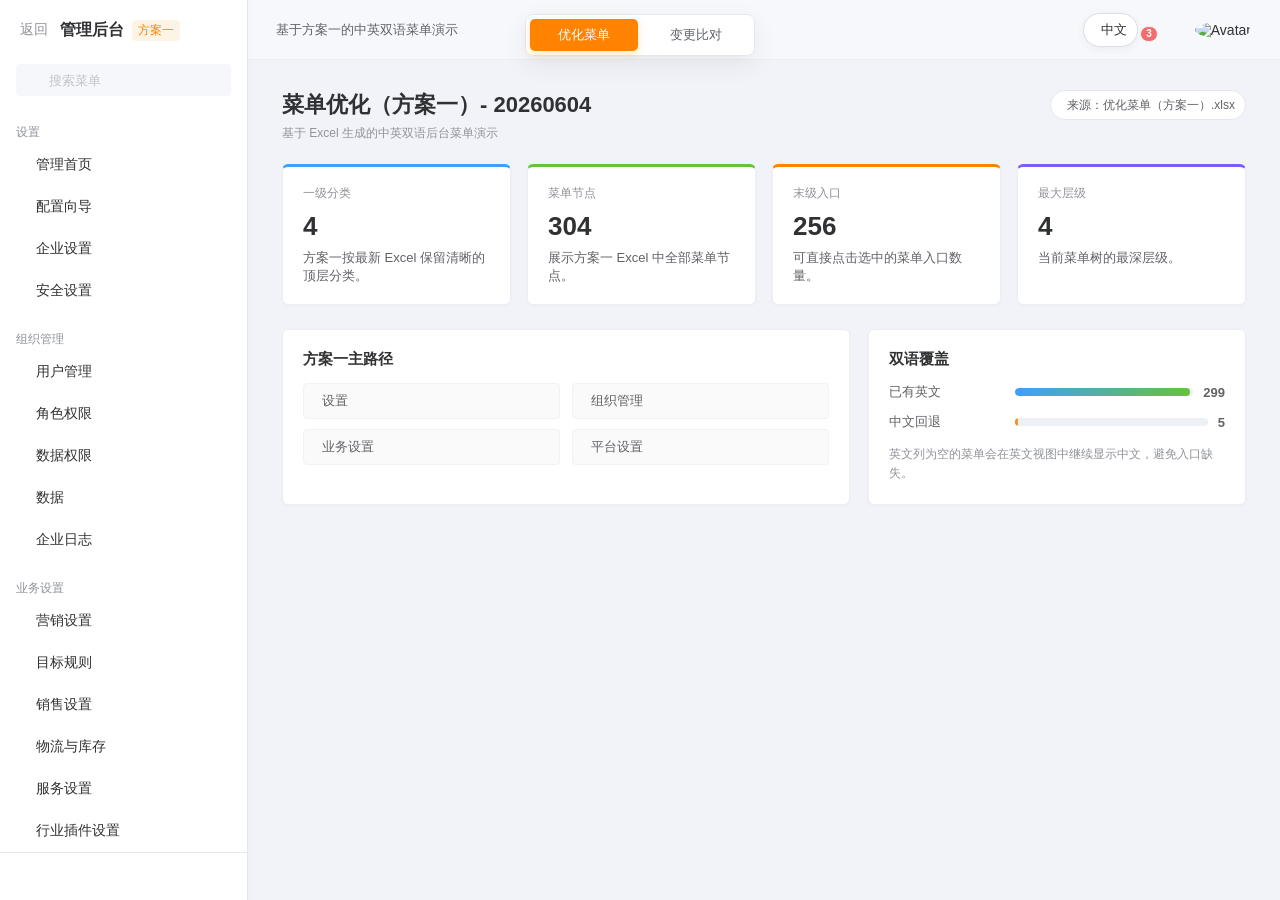
==== commit 642f6c6f: "Update menu plan 1 page" ====
--- a/menu-plan1-20260603-updated.html
+++ b/menu-plan1-20260603-updated.html
@@ -3,7 +3,7 @@
 <head>
     <meta charset="UTF-8">
     <meta name="viewport" content="width=device-width, initial-scale=1.0">
-    <title>菜单优化（方案一）- 更新版</title>
+    <title>菜单优化（方案一）- 20260604</title>
     <link rel="stylesheet" href="styles.css">
     <link rel="stylesheet" href="comparison.css">
     <script src="https://unpkg.com/@phosphor-icons/web"></script>
@@ -103,7 +103,7 @@
                         <div class="source-pill"><i class="ph ph-table"></i><span data-i18n="sourceText">来源：优化菜单（方案一）.xlsx</span></div>
                     </div>
                     <section class="dashboard-section overview-grid">
-                        <div class="overview-card"><div class="eyebrow" data-i18n="groupLabel">一级分类</div><strong id="group-count">--</strong><span data-i18n="groupDesc">方案一保留设置、管理、平台工具三条主路径。</span></div>
+                        <div class="overview-card"><div class="eyebrow" data-i18n="groupLabel">一级分类</div><strong id="group-count">--</strong><span data-i18n="groupDesc">方案一按最新 Excel 保留清晰的顶层分类。</span></div>
                         <div class="overview-card"><div class="eyebrow" data-i18n="nodeLabel">菜单节点</div><strong id="node-count">--</strong><span data-i18n="nodeDesc">展示方案一 Excel 中全部菜单节点。</span></div>
                         <div class="overview-card"><div class="eyebrow" data-i18n="leafLabel">末级入口</div><strong id="leaf-count">--</strong><span data-i18n="leafDesc">可直接点击选中的菜单入口数量。</span></div>
                         <div class="overview-card"><div class="eyebrow" data-i18n="depthLabel">最大层级</div><strong id="depth-count">--</strong><span data-i18n="depthDesc">当前菜单树的最深层级。</span></div>
@@ -125,8 +125,8 @@
         <div class="layout comparison-layout demo-view compare-view" id="compare-view">
             <svg id="lines-overlay"></svg>
             <aside class="sidebar" id="sidebar-hist"><div class="sidebar-header"><button class="back-btn"><i class="ph ph-caret-left"></i> 返回</button><div class="brand">管理后台 <span class="badge-title">历史菜单</span></div></div><div class="search-box"><i class="ph ph-magnifying-glass"></i><input id="hist-search" type="text" placeholder="搜索"></div><nav class="menu" id="menu-hist"></nav><div class="sidebar-footer"><i class="ph ph-arrows-in-simple"></i></div></aside>
-            <main class="main-content"><header class="top-header"><div class="header-right"><div class="icon-btn"><i class="ph ph-chat-circle-dots"></i><span class="badge">3</span></div><div class="icon-btn"><i class="ph ph-bell"></i></div><div class="icon-btn"><i class="ph ph-user"></i></div></div></header><div class="dashboard comparison-dash"><div class="page-title center-title"><h2>菜单优化（方案一）变更比对</h2><p class="subtitle mt-2">点击两侧高亮菜单，查看具体迁移变化节点连线</p></div><section class="dashboard-section mt-5 relativez"><div class="stats-grid comparison-stats"><div class="stat-card blue"><p>历史菜单节点</p><div class="stat-value"><span class="highlight" id="hist-node-total">--</span></div></div><div class="stat-card green"><p>方案一节点</p><div class="stat-value"><span class="highlight" id="plan-node-total">--</span></div></div></div></section><div class="diff-legend mt-5"><h4>图例说明：</h4><div class="legend-row"><span class="box color-moved"></span> 层级/位置变化 <span id="moved-total"></span></div><div class="legend-row"><span class="box color-added"></span> 新增菜单 <span id="added-total"></span></div><div class="legend-row"><span class="box color-deleted"></span> 移除菜单 <span id="deleted-total"></span></div></div></div></main>
-            <aside class="sidebar" id="sidebar-opt"><div class="sidebar-header"><button class="back-btn"><i class="ph ph-caret-left"></i> 返回</button><div class="brand">管理后台 <span class="badge-title opt-badge">方案一</span></div></div><div class="search-box"><i class="ph ph-magnifying-glass"></i><input id="opt-search" type="text" placeholder="搜索"></div><nav class="menu" id="menu-opt"></nav><div class="sidebar-footer"><i class="ph ph-arrows-in-simple"></i></div></aside>
+            <main class="main-content"><header class="top-header"><div class="header-right"><div class="icon-btn"><i class="ph ph-chat-circle-dots"></i><span class="badge">3</span></div><div class="icon-btn"><i class="ph ph-bell"></i></div><div class="icon-btn"><i class="ph ph-user"></i></div></div></header><div class="dashboard comparison-dash"><div class="page-title center-title"><h2>历史菜单 vs 优化菜单变更比对</h2><p class="subtitle mt-2">点击两侧高亮菜单，查看具体迁移变化节点连线</p></div><section class="dashboard-section mt-5 relativez"><div class="stats-grid comparison-stats"><div class="stat-card blue"><p>历史菜单节点</p><div class="stat-value"><span class="highlight" id="hist-node-total">--</span></div></div><div class="stat-card green"><p>优化菜单节点</p><div class="stat-value"><span class="highlight" id="plan-node-total">--</span></div></div></div></section><div class="diff-legend mt-5"><h4>图例说明：</h4><div class="legend-row"><span class="box color-moved"></span> 层级/位置变化 <span id="moved-total"></span></div><div class="legend-row"><span class="box color-added"></span> 新增菜单 <span id="added-total"></span></div><div class="legend-row"><span class="box color-deleted"></span> 移除菜单 <span id="deleted-total"></span></div></div></div></main>
+            <aside class="sidebar" id="sidebar-opt"><div class="sidebar-header"><button class="back-btn"><i class="ph ph-caret-left"></i> 返回</button><div class="brand">管理后台 <span class="badge-title opt-badge">优化菜单</span></div></div><div class="search-box"><i class="ph ph-magnifying-glass"></i><input id="opt-search" type="text" placeholder="搜索"></div><nav class="menu" id="menu-opt"></nav><div class="sidebar-footer"><i class="ph ph-arrows-in-simple"></i></div></aside>
         </div>
     </div>
 
@@ -290,22 +290,17 @@
             "translated": true
           }
         ]
-      },
-      {
-        "zh": "数据迁移",
-        "en": "Data Migration",
-        "translated": true
       }
     ]
   },
   {
-    "zh": "管理",
-    "en": "Management",
+    "zh": "组织管理",
+    "en": "Organization Management",
     "translated": true,
     "children": [
       {
-        "zh": "组织架构",
-        "en": "Organization",
+        "zh": "用户管理",
+        "en": "Users",
         "translated": true,
         "children": [
           {
@@ -442,6 +437,11 @@
           {
             "zh": "数据归档",
             "en": "Data Archiving",
+            "translated": true
+          },
+          {
+            "zh": "数据迁移",
+            "en": "Data Migration",
             "translated": true
           }
         ]
@@ -491,8 +491,602 @@
     ]
   },
   {
-    "zh": "平台工具",
-    "en": "Platform Tools",
+    "zh": "业务设置",
+    "en": "Business Settings",
+    "translated": true,
+    "children": [
+      {
+        "zh": "营销设置",
+        "en": "Marketing Settings",
+        "translated": true,
+        "children": [
+          {
+            "zh": "营销费用管理",
+            "en": "Marketing Expense Management",
+            "translated": true
+          },
+          {
+            "zh": "企业预算管理",
+            "en": "Company Budget Management",
+            "translated": true
+          },
+          {
+            "zh": "忠诚度计划管理",
+            "en": "Loyalty Program Management",
+            "translated": true
+          },
+          {
+            "zh": "渠道准入管理",
+            "en": "Channel Access Management",
+            "translated": true,
+            "children": [
+              {
+                "zh": "首页",
+                "en": "Home",
+                "translated": true
+              },
+              {
+                "zh": "营销招募",
+                "en": "Marketing Recruitment",
+                "translated": true
+              },
+              {
+                "zh": "注册审核",
+                "en": "Registration Review",
+                "translated": true
+              },
+              {
+                "zh": "浏览规定",
+                "en": "Browsing Rules",
+                "translated": true
+              },
+              {
+                "zh": "资质完善",
+                "en": "Qualification Completion",
+                "translated": true
+              },
+              {
+                "zh": "协议签约",
+                "en": "Agreement Signing",
+                "translated": true
+              }
+            ]
+          },
+          {
+            "zh": "营销方案",
+            "en": "Marketing Programs",
+            "translated": true
+          },
+          {
+            "zh": "会员管理",
+            "en": "Member Management",
+            "translated": true
+          },
+          {
+            "zh": "企微SCRM",
+            "en": "WeCom SCRM",
+            "translated": true,
+            "children": [
+              {
+                "zh": "SCRM配置向导",
+                "en": "SCRM Setup Assistant",
+                "translated": true
+              },
+              {
+                "zh": "营销设置",
+                "en": "Marketing Settings",
+                "translated": true
+              },
+              {
+                "zh": "企业微信设置",
+                "en": "WeCom Settings",
+                "translated": true
+              },
+              {
+                "zh": "质检设置",
+                "en": "Quality Inspection Settings",
+                "translated": true
+              }
+            ]
+          }
+        ]
+      },
+      {
+        "zh": "目标规则",
+        "en": "Target Rules",
+        "translated": true
+      },
+      {
+        "zh": "销售设置",
+        "en": "Sales Settings",
+        "translated": true,
+        "children": [
+          {
+            "zh": "销售 Agent 管理",
+            "en": "Sales Agent Management",
+            "translated": true,
+            "children": [
+              {
+                "zh": "客户互动Agent",
+                "en": "Customer Engagement Agent",
+                "translated": true
+              },
+              {
+                "zh": "业务洞察Agent",
+                "en": "Business Insights Agent",
+                "translated": true
+              },
+              {
+                "zh": "内部会议Agent",
+                "en": "Internal Meeting Agent",
+                "translated": true
+              },
+              {
+                "zh": "方案生成器",
+                "en": "Proposal Generator",
+                "translated": true
+              }
+            ]
+          },
+          {
+            "zh": "术语库",
+            "en": "Glossary",
+            "translated": true
+          },
+          {
+            "zh": "市场活动管理",
+            "en": "Campaign Management",
+            "translated": true
+          },
+          {
+            "zh": "工商企业搜索管理",
+            "en": "Business Entity Search Management",
+            "translated": true
+          },
+          {
+            "zh": "招投标管理",
+            "en": "Tender Management",
+            "translated": true
+          },
+          {
+            "zh": "线索和线索池管理",
+            "en": "Lead and Lead Pool Management",
+            "translated": true
+          },
+          {
+            "zh": "客户和公海管理",
+            "en": "Account and Public Pool Management",
+            "translated": true
+          },
+          {
+            "zh": "主数据管理",
+            "en": "Master Data Management",
+            "translated": true
+          },
+          {
+            "zh": "工商信息设置",
+            "en": "Business Information Settings",
+            "translated": true
+          },
+          {
+            "zh": "智能评分评级管理",
+            "en": "Intelligent Scoring and Rating Management",
+            "translated": true,
+            "children": [
+              {
+                "zh": "RFM规则",
+                "en": "RFM Rules",
+                "translated": true
+              },
+              {
+                "zh": "行为积分",
+                "en": "Behavior Points",
+                "translated": true
+              },
+              {
+                "zh": "线索智能打分管理",
+                "en": "Intelligent Lead Scoring Management",
+                "translated": true
+              }
+            ]
+          },
+          {
+            "zh": "企业风险管理",
+            "en": "Enterprise Risk Management",
+            "translated": true,
+            "children": [
+              {
+                "zh": "评分规则",
+                "en": "Scoring Rules",
+                "translated": true
+              },
+              {
+                "zh": "预警通知",
+                "en": "Alert Notifications",
+                "translated": true
+              }
+            ]
+          },
+          {
+            "zh": "企业风险策略管理",
+            "en": "Enterprise Risk Policy Management",
+            "translated": true,
+            "children": [
+              {
+                "zh": "评级配置",
+                "en": "Rating Configuration",
+                "translated": true
+              },
+              {
+                "zh": "自助评分",
+                "en": "Self-Service Scoring",
+                "translated": true
+              },
+              {
+                "zh": "授信策略",
+                "en": "Credit Policy",
+                "translated": true
+              },
+              {
+                "zh": "监控规则配置",
+                "en": "Monitoring Rule Configuration",
+                "translated": true
+              }
+            ]
+          },
+          {
+            "zh": "商机管理",
+            "en": "Opportunity Management",
+            "translated": true
+          },
+          {
+            "zh": "预测规则设置",
+            "en": "Forecast Rule Settings",
+            "translated": true
+          },
+          {
+            "zh": "销售记录管理",
+            "en": "Sales Record Management",
+            "translated": true
+          },
+          {
+            "zh": "合同管理",
+            "en": "Contract Management",
+            "translated": true
+          },
+          {
+            "zh": "收入管理",
+            "en": "Revenue Management",
+            "translated": true,
+            "children": [
+              {
+                "zh": "应收配置",
+                "en": "Accounts Receivable Configuration",
+                "translated": true
+              },
+              {
+                "zh": "回款配置",
+                "en": "Payment Collection Configuration",
+                "translated": true
+              },
+              {
+                "zh": "账单配置",
+                "en": "Billing Configuration",
+                "translated": true
+              }
+            ]
+          },
+          {
+            "zh": "项目管理",
+            "en": "Project Management",
+            "translated": true
+          },
+          {
+            "zh": "客户账户管理",
+            "en": "Customer Account Management",
+            "translated": true
+          },
+          {
+            "zh": "信用管理",
+            "en": "Credit Management",
+            "translated": true
+          },
+          {
+            "zh": "定价和交易管理",
+            "en": "Pricing and Transaction Management",
+            "translated": true,
+            "children": [
+              {
+                "zh": "首页",
+                "en": "Home",
+                "translated": true
+              },
+              {
+                "zh": "商品/产品管理",
+                "en": "Product Management",
+                "translated": true
+              },
+              {
+                "zh": "CPQ配置",
+                "en": "CPQ Configuration",
+                "translated": true
+              },
+              {
+                "zh": "价格管理配置",
+                "en": "Pricing Management Configuration",
+                "translated": true
+              },
+              {
+                "zh": "促销与返利配置",
+                "en": "Promotion and Rebate Configuration",
+                "translated": true
+              },
+              {
+                "zh": "交易相关的单据配置",
+                "en": "Transaction Document Configuration",
+                "translated": true
+              }
+            ]
+          },
+          {
+            "zh": "应付管理",
+            "en": "Accounts Payable Management",
+            "translated": true
+          }
+        ]
+      },
+      {
+        "zh": "物流与库存",
+        "en": "Logistics & Inventory",
+        "translated": true,
+        "children": [
+          {
+            "zh": "发货",
+            "en": "Shipping",
+            "translated": true
+          },
+          {
+            "zh": "库存",
+            "en": "Inventory",
+            "translated": true
+          },
+          {
+            "zh": "物流服务",
+            "en": "Logistics Services",
+            "translated": true
+          }
+        ]
+      },
+      {
+        "zh": "服务设置",
+        "en": "Service Settings",
+        "translated": true,
+        "children": [
+          {
+            "zh": "服务记录类型",
+            "en": "Service Record Types",
+            "translated": true
+          },
+          {
+            "zh": "服务人员查询类型",
+            "en": "Service Personnel Query Types",
+            "translated": true
+          },
+          {
+            "zh": "资产管理",
+            "en": "Asset Management",
+            "translated": true
+          },
+          {
+            "zh": "工单管理",
+            "en": "Work Order Management",
+            "translated": true
+          },
+          {
+            "zh": "服务通设置",
+            "en": "Service Connect Settings",
+            "translated": true
+          },
+          {
+            "zh": "发送记录",
+            "en": "Send Records",
+            "translated": true
+          },
+          {
+            "zh": "会话分析",
+            "en": "Conversation Analytics",
+            "translated": true
+          },
+          {
+            "zh": "智能机器人",
+            "en": "Intelligent Bot",
+            "translated": true
+          },
+          {
+            "zh": "呼叫中心",
+            "en": "Call Center",
+            "translated": true
+          }
+        ]
+      },
+      {
+        "zh": "行业插件设置",
+        "en": "Industry Plugin Settings",
+        "translated": true,
+        "children": [
+          {
+            "zh": "医疗信息设置",
+            "en": "Medical Information Settings",
+            "translated": true
+          },
+          {
+            "zh": "外销管理",
+            "en": "Export Sales Management",
+            "translated": true
+          },
+          {
+            "zh": "快消业务插件",
+            "en": "FMCG Business Plugin",
+            "translated": true
+          }
+        ]
+      },
+      {
+        "zh": "渠道设置",
+        "en": "Channel Settings",
+        "translated": true,
+        "children": [
+          {
+            "zh": "经销商管理",
+            "en": "Distributor Management",
+            "translated": true
+          },
+          {
+            "zh": "合作伙伴管理",
+            "en": "Partner Management",
+            "translated": true,
+            "children": [
+              {
+                "zh": "合作伙伴设置",
+                "en": "Partner Settings",
+                "translated": true
+              }
+            ]
+          },
+          {
+            "zh": "渠道对账单",
+            "en": "Channel Statements",
+            "translated": true
+          },
+          {
+            "zh": "订货通管理",
+            "en": "Ordering Portal Management",
+            "translated": true
+          },
+          {
+            "zh": "渠道通路管理",
+            "en": "Channel Route Management",
+            "translated": true
+          },
+          {
+            "zh": "渠道数据上报",
+            "en": "Channel Data Reporting",
+            "translated": true
+          }
+        ]
+      },
+      {
+        "zh": "协同办公设置",
+        "en": "Collaboration",
+        "translated": true,
+        "children": [
+          {
+            "zh": "待办栏目配置",
+            "en": "To-Do Center Settings",
+            "translated": true
+          },
+          {
+            "zh": "日志模板管理",
+            "en": "Report Settings",
+            "translated": true
+          },
+          {
+            "zh": "日志查询统计",
+            "en": "Report Analytics",
+            "translated": true
+          },
+          {
+            "zh": "日程管理",
+            "en": "Calendar Settings",
+            "translated": true
+          },
+          {
+            "zh": "日程同步",
+            "en": "Event Sync",
+            "translated": true
+          },
+          {
+            "zh": "分享管理",
+            "en": "Post Settings",
+            "translated": true
+          },
+          {
+            "zh": "任务与指令",
+            "en": "Task Analytics",
+            "translated": true
+          },
+          {
+            "zh": "公告管理",
+            "en": "Announcements",
+            "translated": true
+          },
+          {
+            "zh": "话题管理",
+            "en": "Topics",
+            "translated": true
+          },
+          {
+            "zh": "在线文档",
+            "en": "Online Docs",
+            "translated": true
+          },
+          {
+            "zh": "电子签章",
+            "en": "E-Signature",
+            "translated": true
+          },
+          {
+            "zh": "信息删除工具",
+            "en": "Feed Cleanup Tool",
+            "translated": true
+          },
+          {
+            "zh": "基本设置",
+            "en": "Chats Settings",
+            "translated": true
+          },
+          {
+            "zh": "业务群设置",
+            "en": "Business Group",
+            "translated": true
+          },
+          {
+            "zh": "服务号首页",
+            "en": "Service Account Home",
+            "translated": true
+          },
+          {
+            "zh": "服务号管理",
+            "en": "Service Account Settings",
+            "translated": true
+          },
+          {
+            "zh": "审批模板管理",
+            "en": "Approval Templates",
+            "translated": true
+          },
+          {
+            "zh": "审批角色管理",
+            "en": "Approval Roles",
+            "translated": true
+          },
+          {
+            "zh": "审批查询统计",
+            "en": "Approval Analytics",
+            "translated": true
+          },
+          {
+            "zh": "表格管理",
+            "en": "Form Management",
+            "translated": true
+          }
+        ]
+      }
+    ]
+  },
+  {
+    "zh": "平台设置",
+    "en": "Customization",
     "translated": true,
     "children": [
       {
@@ -504,600 +1098,6 @@
             "zh": "应用列表",
             "en": "App List",
             "translated": true
-          }
-        ]
-      },
-      {
-        "zh": "功能设置",
-        "en": "Feature Settings",
-        "translated": true,
-        "children": [
-          {
-            "zh": "营销设置",
-            "en": "Marketing Settings",
-            "translated": true,
-            "children": [
-              {
-                "zh": "营销费用管理",
-                "en": "Marketing Expense Management",
-                "translated": true
-              },
-              {
-                "zh": "企业预算管理",
-                "en": "Company Budget Management",
-                "translated": true
-              },
-              {
-                "zh": "忠诚度计划管理",
-                "en": "Loyalty Program Management",
-                "translated": true
-              },
-              {
-                "zh": "渠道准入管理",
-                "en": "Channel Access Management",
-                "translated": true,
-                "children": [
-                  {
-                    "zh": "首页",
-                    "en": "Home",
-                    "translated": true
-                  },
-                  {
-                    "zh": "营销招募",
-                    "en": "Marketing Recruitment",
-                    "translated": true
-                  },
-                  {
-                    "zh": "注册审核",
-                    "en": "Registration Review",
-                    "translated": true
-                  },
-                  {
-                    "zh": "浏览规定",
-                    "en": "Browsing Rules",
-                    "translated": true
-                  },
-                  {
-                    "zh": "资质完善",
-                    "en": "Qualification Completion",
-                    "translated": true
-                  },
-                  {
-                    "zh": "协议签约",
-                    "en": "Agreement Signing",
-                    "translated": true
-                  }
-                ]
-              },
-              {
-                "zh": "营销方案",
-                "en": "Marketing Programs",
-                "translated": true
-              },
-              {
-                "zh": "会员管理",
-                "en": "Member Management",
-                "translated": true
-              },
-              {
-                "zh": "企微SCRM",
-                "en": "WeCom SCRM",
-                "translated": true,
-                "children": [
-                  {
-                    "zh": "SCRM配置向导",
-                    "en": "SCRM Setup Assistant",
-                    "translated": true
-                  },
-                  {
-                    "zh": "营销设置",
-                    "en": "Marketing Settings",
-                    "translated": true
-                  },
-                  {
-                    "zh": "企业微信设置",
-                    "en": "WeCom Settings",
-                    "translated": true
-                  },
-                  {
-                    "zh": "质检设置",
-                    "en": "Quality Inspection Settings",
-                    "translated": true
-                  }
-                ]
-              }
-            ]
-          },
-          {
-            "zh": "目标规则",
-            "en": "Target Rules",
-            "translated": true
-          },
-          {
-            "zh": "销售设置",
-            "en": "Sales Settings",
-            "translated": true,
-            "children": [
-              {
-                "zh": "销售 Agent 管理",
-                "en": "Sales Agent Management",
-                "translated": true,
-                "children": [
-                  {
-                    "zh": "客户互动Agent",
-                    "en": "Customer Engagement Agent",
-                    "translated": true
-                  },
-                  {
-                    "zh": "业务洞察Agent",
-                    "en": "Business Insights Agent",
-                    "translated": true
-                  },
-                  {
-                    "zh": "内部会议Agent",
-                    "en": "Internal Meeting Agent",
-                    "translated": true
-                  },
-                  {
-                    "zh": "方案生成器",
-                    "en": "Proposal Generator",
-                    "translated": true
-                  }
-                ]
-              },
-              {
-                "zh": "术语库",
-                "en": "Glossary",
-                "translated": true
-              },
-              {
-                "zh": "市场活动管理",
-                "en": "Campaign Management",
-                "translated": true
-              },
-              {
-                "zh": "工商企业搜索管理",
-                "en": "Business Entity Search Management",
-                "translated": true
-              },
-              {
-                "zh": "招投标管理",
-                "en": "Tender Management",
-                "translated": true
-              },
-              {
-                "zh": "线索和线索池管理",
-                "en": "Lead and Lead Pool Management",
-                "translated": true
-              },
-              {
-                "zh": "客户和公海管理",
-                "en": "Account and Public Pool Management",
-                "translated": true
-              },
-              {
-                "zh": "主数据管理",
-                "en": "Master Data Management",
-                "translated": true
-              },
-              {
-                "zh": "工商信息设置",
-                "en": "Business Information Settings",
-                "translated": true
-              },
-              {
-                "zh": "智能评分评级管理",
-                "en": "Intelligent Scoring and Rating Management",
-                "translated": true,
-                "children": [
-                  {
-                    "zh": "RFM规则",
-                    "en": "RFM Rules",
-                    "translated": true
-                  },
-                  {
-                    "zh": "行为积分",
-                    "en": "Behavior Points",
-                    "translated": true
-                  },
-                  {
-                    "zh": "线索智能打分管理",
-                    "en": "Intelligent Lead Scoring Management",
-                    "translated": true
-                  }
-                ]
-              },
-              {
-                "zh": "企业风险管理",
-                "en": "Enterprise Risk Management",
-                "translated": true,
-                "children": [
-                  {
-                    "zh": "评分规则",
-                    "en": "Scoring Rules",
-                    "translated": true
-                  },
-                  {
-                    "zh": "预警通知",
-                    "en": "Alert Notifications",
-                    "translated": true
-                  }
-                ]
-              },
-              {
-                "zh": "企业风险策略管理",
-                "en": "Enterprise Risk Policy Management",
-                "translated": true,
-                "children": [
-                  {
-                    "zh": "评级配置",
-                    "en": "Rating Configuration",
-                    "translated": true
-                  },
-                  {
-                    "zh": "自助评分",
-                    "en": "Self-Service Scoring",
-                    "translated": true
-                  },
-                  {
-                    "zh": "授信策略",
-                    "en": "Credit Policy",
-                    "translated": true
-                  },
-                  {
-                    "zh": "监控规则配置",
-                    "en": "Monitoring Rule Configuration",
-                    "translated": true
-                  }
-                ]
-              },
-              {
-                "zh": "商机管理",
-                "en": "Opportunity Management",
-                "translated": true
-              },
-              {
-                "zh": "预测规则设置",
-                "en": "Forecast Rule Settings",
-                "translated": true
-              },
-              {
-                "zh": "销售记录管理",
-                "en": "Sales Record Management",
-                "translated": true
-              },
-              {
-                "zh": "合同管理",
-                "en": "Contract Management",
-                "translated": true
-              },
-              {
-                "zh": "收入管理",
-                "en": "Revenue Management",
-                "translated": true,
-                "children": [
-                  {
-                    "zh": "应收配置",
-                    "en": "Accounts Receivable Configuration",
-                    "translated": true
-                  },
-                  {
-                    "zh": "回款配置",
-                    "en": "Payment Collection Configuration",
-                    "translated": true
-                  },
-                  {
-                    "zh": "账单配置",
-                    "en": "Billing Configuration",
-                    "translated": true
-                  }
-                ]
-              },
-              {
-                "zh": "项目管理",
-                "en": "Project Management",
-                "translated": true
-              },
-              {
-                "zh": "客户账户管理",
-                "en": "Customer Account Management",
-                "translated": true
-              },
-              {
-                "zh": "信用管理",
-                "en": "Credit Management",
-                "translated": true
-              },
-              {
-                "zh": "定价和交易管理",
-                "en": "Pricing and Transaction Management",
-                "translated": true,
-                "children": [
-                  {
-                    "zh": "首页",
-                    "en": "Home",
-                    "translated": true
-                  },
-                  {
-                    "zh": "商品/产品管理",
-                    "en": "Product Management",
-                    "translated": true
-                  },
-                  {
-                    "zh": "CPQ配置",
-                    "en": "CPQ Configuration",
-                    "translated": true
-                  },
-                  {
-                    "zh": "价格管理配置",
-                    "en": "Pricing Management Configuration",
-                    "translated": true
-                  },
-                  {
-                    "zh": "促销与返利配置",
-                    "en": "Promotion and Rebate Configuration",
-                    "translated": true
-                  },
-                  {
-                    "zh": "交易相关的单据配置",
-                    "en": "Transaction Document Configuration",
-                    "translated": true
-                  }
-                ]
-              },
-              {
-                "zh": "应付管理",
-                "en": "Accounts Payable Management",
-                "translated": true
-              }
-            ]
-          },
-          {
-            "zh": "物流与库存",
-            "en": "Logistics & Inventory",
-            "translated": true,
-            "children": [
-              {
-                "zh": "发货",
-                "en": "Shipping",
-                "translated": true
-              },
-              {
-                "zh": "库存",
-                "en": "Inventory",
-                "translated": true
-              },
-              {
-                "zh": "物流服务",
-                "en": "Logistics Services",
-                "translated": true
-              }
-            ]
-          },
-          {
-            "zh": "服务设置",
-            "en": "Service Settings",
-            "translated": true,
-            "children": [
-              {
-                "zh": "服务记录类型",
-                "en": "Service Record Types",
-                "translated": true
-              },
-              {
-                "zh": "服务人员查询类型",
-                "en": "Service Personnel Query Types",
-                "translated": true
-              },
-              {
-                "zh": "资产管理",
-                "en": "Asset Management",
-                "translated": true
-              },
-              {
-                "zh": "工单管理",
-                "en": "Work Order Management",
-                "translated": true
-              },
-              {
-                "zh": "服务通设置",
-                "en": "Service Connect Settings",
-                "translated": true
-              },
-              {
-                "zh": "发送记录",
-                "en": "Send Records",
-                "translated": true
-              },
-              {
-                "zh": "会话分析",
-                "en": "Conversation Analytics",
-                "translated": true
-              },
-              {
-                "zh": "智能机器人",
-                "en": "Intelligent Bot",
-                "translated": true
-              },
-              {
-                "zh": "呼叫中心",
-                "en": "Call Center",
-                "translated": true
-              }
-            ]
-          },
-          {
-            "zh": "行业插件设置",
-            "en": "Industry Plugin Settings",
-            "translated": true,
-            "children": [
-              {
-                "zh": "医疗信息设置",
-                "en": "Medical Information Settings",
-                "translated": true
-              },
-              {
-                "zh": "外销管理",
-                "en": "Export Sales Management",
-                "translated": true
-              },
-              {
-                "zh": "快消业务插件",
-                "en": "FMCG Business Plugin",
-                "translated": true
-              }
-            ]
-          },
-          {
-            "zh": "渠道设置",
-            "en": "Channel Settings",
-            "translated": true,
-            "children": [
-              {
-                "zh": "经销商管理",
-                "en": "Distributor Management",
-                "translated": true
-              },
-              {
-                "zh": "合作伙伴管理",
-                "en": "Partner Management",
-                "translated": true,
-                "children": [
-                  {
-                    "zh": "合作伙伴设置",
-                    "en": "Partner Settings",
-                    "translated": true
-                  }
-                ]
-              },
-              {
-                "zh": "渠道对账单",
-                "en": "Channel Statements",
-                "translated": true
-              },
-              {
-                "zh": "订货通管理",
-                "en": "Ordering Portal Management",
-                "translated": true
-              },
-              {
-                "zh": "渠道通路管理",
-                "en": "Channel Route Management",
-                "translated": true
-              },
-              {
-                "zh": "渠道数据上报",
-                "en": "Channel Data Reporting",
-                "translated": true
-              }
-            ]
-          },
-          {
-            "zh": "协同办公设置",
-            "en": "Collaboration",
-            "translated": true,
-            "children": [
-              {
-                "zh": "待办栏目配置",
-                "en": "To-Do Center Settings",
-                "translated": true
-              },
-              {
-                "zh": "日志模板管理",
-                "en": "Report Settings",
-                "translated": true
-              },
-              {
-                "zh": "日志查询统计",
-                "en": "Report Analytics",
-                "translated": true
-              },
-              {
-                "zh": "日程管理",
-                "en": "Calendar Settings",
-                "translated": true
-              },
-              {
-                "zh": "日程同步",
-                "en": "Event Sync",
-                "translated": true
-              },
-              {
-                "zh": "分享管理",
-                "en": "Post Settings",
-                "translated": true
-              },
-              {
-                "zh": "任务与指令",
-                "en": "Task Analytics",
-                "translated": true
-              },
-              {
-                "zh": "公告管理",
-                "en": "Announcements",
-                "translated": true
-              },
-              {
-                "zh": "话题管理",
-                "en": "Topics",
-                "translated": true
-              },
-              {
-                "zh": "在线文档",
-                "en": "Online Docs",
-                "translated": true
-              },
-              {
-                "zh": "电子签章",
-                "en": "E-Signature",
-                "translated": true
-              },
-              {
-                "zh": "信息删除工具",
-                "en": "Feed Cleanup Tool",
-                "translated": true
-              },
-              {
-                "zh": "基本设置",
-                "en": "Chats Settings",
-                "translated": true
-              },
-              {
-                "zh": "业务群设置",
-                "en": "Business Group",
-                "translated": true
-              },
-              {
-                "zh": "服务号首页",
-                "en": "Service Account Home",
-                "translated": true
-              },
-              {
-                "zh": "服务号管理",
-                "en": "Service Account Settings",
-                "translated": true
-              },
-              {
-                "zh": "审批模板管理",
-                "en": "Approval Templates",
-                "translated": true
-              },
-              {
-                "zh": "审批角色管理",
-                "en": "Approval Roles",
-                "translated": true
-              },
-              {
-                "zh": "审批查询统计",
-                "en": "Approval Analytics",
-                "translated": true
-              },
-              {
-                "zh": "表格管理",
-                "en": "Form Management",
-                "translated": true
-              }
-            ]
           }
         ]
       },
@@ -2871,28 +2871,28 @@
         "title": "管理首页"
       },
       {
-        "title": "配置向导"
+        "title": "系统配置引导"
       },
       {
         "title": "企业设置",
         "children": [
           {
-            "title": "企业信息"
-          },
-          {
-            "title": "域名"
+            "title": "企业信息设置"
+          },
+          {
+            "title": "域名管理"
           },
           {
             "title": "语言设置"
           },
           {
-            "title": "区域设置"
-          },
-          {
-            "title": "财年设置"
-          },
-          {
-            "title": "货币设置"
+            "title": "国家地区管理"
+          },
+          {
+            "title": "企业财年设置"
+          },
+          {
+            "title": "多货币设置"
           },
           {
             "title": "工作时间"
@@ -2901,10 +2901,10 @@
             "title": "假期"
           },
           {
-            "title": "系统偏好"
-          },
-          {
-            "title": "个性化推荐"
+            "title": "全局设置"
+          },
+          {
+            "title": "个性化推荐设置"
           },
           {
             "title": "员工使用分析"
@@ -2922,27 +2922,27 @@
             "title": "许可信息"
           },
           {
-            "title": "订阅提醒"
-          }
-        ]
-      },
-      {
-        "title": "安全设置",
+            "title": "到期提醒设置"
+          }
+        ]
+      },
+      {
+        "title": "企业安全设置",
         "children": [
           {
             "title": "账号安全设置"
           },
           {
-            "title": "通讯录隐私"
+            "title": "通讯录安全设置"
           },
           {
             "title": "单点登录"
           },
           {
-            "title": "身份提供商"
-          },
-          {
-            "title": "受信任设备"
+            "title": "认证提供商"
+          },
+          {
+            "title": "设备绑定"
           },
           {
             "title": "水印设置"
@@ -2951,18 +2951,18 @@
             "title": "合规性设置"
           },
           {
-            "title": "网络访问限制"
+            "title": "访问限制设置"
           },
           {
             "title": "代码安全设置"
           },
           {
             "title": "手机号隐私设置"
-          }
-        ]
-      },
-      {
-        "title": "数据迁移"
+          },
+          {
+            "title": "分管小组"
+          }
+        ]
       }
     ]
   },
@@ -2970,13 +2970,13 @@
     "title": "管理",
     "children": [
       {
-        "title": "组织架构",
-        "children": [
-          {
-            "title": "用户"
-          },
-          {
-            "title": "部门"
+        "title": "组织架构管理",
+        "children": [
+          {
+            "title": "部门与员工"
+          },
+          {
+            "title": "部门管理"
           },
           {
             "title": "通讯录设置"
@@ -2988,16 +2988,16 @@
             "title": "邀请审核"
           },
           {
-            "title": "多维度"
-          },
-          {
-            "title": "多组织"
-          },
-          {
-            "title": "用户功能设置"
-          },
-          {
-            "title": "员工设备"
+            "title": "多维度管理"
+          },
+          {
+            "title": "多组织管理"
+          },
+          {
+            "title": "员工功能设置"
+          },
+          {
+            "title": "员工设备管理"
           },
           {
             "title": "用户组"
@@ -3005,32 +3005,29 @@
         ]
       },
       {
-        "title": "角色权限",
+        "title": "角色权限管理",
         "children": [
           {
             "title": "管理功能权限"
           },
           {
             "title": "业务功能权限"
-          },
-          {
-            "title": "分管小组"
-          }
-        ]
-      },
-      {
-        "title": "数据权限",
+          }
+        ]
+      },
+      {
+        "title": "数据权限管理",
         "children": [
           {
             "title": "数据权限管理"
           },
           {
-            "title": "数据权限查询"
-          }
-        ]
-      },
-      {
-        "title": "数据",
+            "title": "数据权限查询工具"
+          }
+        ]
+      },
+      {
+        "title": "数据维护工具",
         "children": [
           {
             "title": "全部客户"
@@ -3042,19 +3039,22 @@
             "title": "回收站"
           },
           {
-            "title": "数据清洗"
-          },
-          {
-            "title": "数据初始化"
+            "title": "清洗工具"
+          },
+          {
+            "title": "CRM初始化"
           },
           {
             "title": "数据批量处理"
           },
           {
-            "title": "数据稽核"
+            "title": "数据稽核工具"
           },
           {
             "title": "数据归档"
+          },
+          {
+            "title": "系统迁移"
           }
         ]
       },
@@ -3071,7 +3071,7 @@
             "title": "异步任务监控"
           },
           {
-            "title": "业务日志"
+            "title": "CRM日志"
           },
           {
             "title": "函数日志"
@@ -3081,6 +3081,376 @@
           },
           {
             "title": "流程日志"
+          }
+        ]
+      }
+    ]
+  },
+  {
+    "title": "功能设置",
+    "children": [
+      {
+        "title": "营销设置",
+        "children": [
+          {
+            "title": "营销费用管理"
+          },
+          {
+            "title": "企业预算管理"
+          },
+          {
+            "title": "忠诚度计划管理"
+          },
+          {
+            "title": "渠道准入管理",
+            "children": [
+              {
+                "title": "首页"
+              },
+              {
+                "title": "营销招募"
+              },
+              {
+                "title": "注册审核"
+              },
+              {
+                "title": "浏览规定"
+              },
+              {
+                "title": "资质完善"
+              },
+              {
+                "title": "协议签约"
+              }
+            ]
+          },
+          {
+            "title": "营销方案"
+          },
+          {
+            "title": "会员管理"
+          },
+          {
+            "title": "企微SCRM",
+            "children": [
+              {
+                "title": "SCRM配置向导"
+              },
+              {
+                "title": "营销设置"
+              },
+              {
+                "title": "企业微信设置"
+              },
+              {
+                "title": "质检设置"
+              }
+            ]
+          }
+        ]
+      },
+      {
+        "title": "目标规则"
+      },
+      {
+        "title": "销售设置",
+        "children": [
+          {
+            "title": "销售 Agent 管理",
+            "children": [
+              {
+                "title": "客户互动Agent"
+              },
+              {
+                "title": "业务洞察Agent"
+              },
+              {
+                "title": "内部会议Agent"
+              },
+              {
+                "title": "方案生成器"
+              }
+            ]
+          },
+          {
+            "title": "术语库"
+          },
+          {
+            "title": "市场活动管理"
+          },
+          {
+            "title": "工商企业搜索管理"
+          },
+          {
+            "title": "招投标管理"
+          },
+          {
+            "title": "线索和线索池管理"
+          },
+          {
+            "title": "客户和公海管理"
+          },
+          {
+            "title": "主数据管理"
+          },
+          {
+            "title": "工商信息设置"
+          },
+          {
+            "title": "智能评分评级管理",
+            "children": [
+              {
+                "title": "RFM规则"
+              },
+              {
+                "title": "行为积分"
+              },
+              {
+                "title": "线索智能打分管理"
+              }
+            ]
+          },
+          {
+            "title": "企业风险管理",
+            "children": [
+              {
+                "title": "评分规则"
+              },
+              {
+                "title": "预警通知"
+              }
+            ]
+          },
+          {
+            "title": "企业风险策略管理",
+            "children": [
+              {
+                "title": "评级配置"
+              },
+              {
+                "title": "自助评分"
+              },
+              {
+                "title": "授信策略"
+              },
+              {
+                "title": "监控规则配置"
+              }
+            ]
+          },
+          {
+            "title": "商机管理"
+          },
+          {
+            "title": "预测规则设置"
+          },
+          {
+            "title": "销售记录管理"
+          },
+          {
+            "title": "合同管理"
+          },
+          {
+            "title": "收入管理",
+            "children": [
+              {
+                "title": "应收配置"
+              },
+              {
+                "title": "回款配置"
+              },
+              {
+                "title": "账单配置"
+              }
+            ]
+          },
+          {
+            "title": "项目管理"
+          },
+          {
+            "title": "客户账户管理"
+          },
+          {
+            "title": "信用管理"
+          },
+          {
+            "title": "定价和交易管理",
+            "children": [
+              {
+                "title": "首页"
+              },
+              {
+                "title": "商品/产品管理"
+              },
+              {
+                "title": "CPQ配置"
+              },
+              {
+                "title": "价格管理配置"
+              },
+              {
+                "title": "促销与返利配置"
+              },
+              {
+                "title": "交易相关的单据配置"
+              }
+            ]
+          },
+          {
+            "title": "应付管理"
+          }
+        ]
+      },
+      {
+        "title": "物流与库存",
+        "children": [
+          {
+            "title": "发货"
+          },
+          {
+            "title": "库存"
+          },
+          {
+            "title": "物流服务"
+          }
+        ]
+      },
+      {
+        "title": "服务设置",
+        "children": [
+          {
+            "title": "服务记录类型"
+          },
+          {
+            "title": "服务人员查询类型"
+          },
+          {
+            "title": "资产管理"
+          },
+          {
+            "title": "工单管理"
+          },
+          {
+            "title": "服务通设置"
+          },
+          {
+            "title": "发送记录"
+          },
+          {
+            "title": "会话分析"
+          },
+          {
+            "title": "智能机器人"
+          },
+          {
+            "title": "呼叫中心"
+          }
+        ]
+      },
+      {
+        "title": "行业插件设置",
+        "children": [
+          {
+            "title": "医疗信息设置"
+          },
+          {
+            "title": "外销管理"
+          },
+          {
+            "title": "快消业务插件"
+          }
+        ]
+      },
+      {
+        "title": "渠道设置",
+        "children": [
+          {
+            "title": "经销商管理"
+          },
+          {
+            "title": "合作伙伴管理",
+            "children": [
+              {
+                "title": "合作伙伴设置"
+              }
+            ]
+          },
+          {
+            "title": "渠道对账单"
+          },
+          {
+            "title": "订货通管理"
+          },
+          {
+            "title": "渠道通路管理"
+          },
+          {
+            "title": "渠道数据上报"
+          }
+        ]
+      },
+      {
+        "title": "协同办公设置",
+        "children": [
+          {
+            "title": "待办栏目配置"
+          },
+          {
+            "title": "日志模板管理"
+          },
+          {
+            "title": "日志查询统计"
+          },
+          {
+            "title": "日程管理"
+          },
+          {
+            "title": "日程同步"
+          },
+          {
+            "title": "分享管理"
+          },
+          {
+            "title": "任务与指令"
+          },
+          {
+            "title": "公告管理"
+          },
+          {
+            "title": "话题管理"
+          },
+          {
+            "title": "在线文档"
+          },
+          {
+            "title": "电子签章"
+          },
+          {
+            "title": "信息删除工具"
+          },
+          {
+            "title": "基本设置"
+          },
+          {
+            "title": "业务群设置"
+          },
+          {
+            "title": "服务号首页"
+          },
+          {
+            "title": "服务号管理"
+          },
+          {
+            "title": "审批模板管理"
+          },
+          {
+            "title": "审批角色管理"
+          },
+          {
+            "title": "审批查询统计"
+          },
+          {
+            "title": "表格管理"
           }
         ]
       }
@@ -3090,7 +3460,7 @@
     "title": "平台工具",
     "children": [
       {
-        "title": "应用管理",
+        "title": "应用中心管理",
         "children": [
           {
             "title": "应用列表"
@@ -3098,376 +3468,6 @@
         ]
       },
       {
-        "title": "功能设置",
-        "children": [
-          {
-            "title": "营销设置",
-            "children": [
-              {
-                "title": "营销费用管理"
-              },
-              {
-                "title": "企业预算管理"
-              },
-              {
-                "title": "忠诚度计划管理"
-              },
-              {
-                "title": "渠道准入管理",
-                "children": [
-                  {
-                    "title": "首页"
-                  },
-                  {
-                    "title": "营销招募"
-                  },
-                  {
-                    "title": "注册审核"
-                  },
-                  {
-                    "title": "浏览规定"
-                  },
-                  {
-                    "title": "资质完善"
-                  },
-                  {
-                    "title": "协议签约"
-                  }
-                ]
-              },
-              {
-                "title": "营销方案"
-              },
-              {
-                "title": "会员管理"
-              },
-              {
-                "title": "企微SCRM",
-                "children": [
-                  {
-                    "title": "SCRM配置向导"
-                  },
-                  {
-                    "title": "营销设置"
-                  },
-                  {
-                    "title": "企业微信设置"
-                  },
-                  {
-                    "title": "质检设置"
-                  }
-                ]
-              }
-            ]
-          },
-          {
-            "title": "目标规则"
-          },
-          {
-            "title": "销售设置",
-            "children": [
-              {
-                "title": "销售 Agent 管理",
-                "children": [
-                  {
-                    "title": "客户互动Agent"
-                  },
-                  {
-                    "title": "业务洞察Agent"
-                  },
-                  {
-                    "title": "内部会议Agent"
-                  },
-                  {
-                    "title": "方案生成器"
-                  }
-                ]
-              },
-              {
-                "title": "术语库"
-              },
-              {
-                "title": "市场活动管理"
-              },
-              {
-                "title": "工商企业搜索管理"
-              },
-              {
-                "title": "招投标管理"
-              },
-              {
-                "title": "线索和线索池管理"
-              },
-              {
-                "title": "客户和公海管理"
-              },
-              {
-                "title": "主数据管理"
-              },
-              {
-                "title": "工商信息设置"
-              },
-              {
-                "title": "智能评分评级管理",
-                "children": [
-                  {
-                    "title": "RFM规则"
-                  },
-                  {
-                    "title": "行为积分"
-                  },
-                  {
-                    "title": "线索智能打分管理"
-                  }
-                ]
-              },
-              {
-                "title": "企业风险管理",
-                "children": [
-                  {
-                    "title": "评分规则"
-                  },
-                  {
-                    "title": "预警通知"
-                  }
-                ]
-              },
-              {
-                "title": "企业风险策略管理",
-                "children": [
-                  {
-                    "title": "评级配置"
-                  },
-                  {
-                    "title": "自助评分"
-                  },
-                  {
-                    "title": "授信策略"
-                  },
-                  {
-                    "title": "监控规则配置"
-                  }
-                ]
-              },
-              {
-                "title": "商机管理"
-              },
-              {
-                "title": "预测规则设置"
-              },
-              {
-                "title": "销售记录管理"
-              },
-              {
-                "title": "合同管理"
-              },
-              {
-                "title": "收入管理",
-                "children": [
-                  {
-                    "title": "应收配置"
-                  },
-                  {
-                    "title": "回款配置"
-                  },
-                  {
-                    "title": "账单配置"
-                  }
-                ]
-              },
-              {
-                "title": "项目管理"
-              },
-              {
-                "title": "客户账户管理"
-              },
-              {
-                "title": "信用管理"
-              },
-              {
-                "title": "定价和交易管理",
-                "children": [
-                  {
-                    "title": "首页"
-                  },
-                  {
-                    "title": "商品/产品管理"
-                  },
-                  {
-                    "title": "CPQ配置"
-                  },
-                  {
-                    "title": "价格管理配置"
-                  },
-                  {
-                    "title": "促销与返利配置"
-                  },
-                  {
-                    "title": "交易相关的单据配置"
-                  }
-                ]
-              },
-              {
-                "title": "应付管理"
-              }
-            ]
-          },
-          {
-            "title": "物流与库存",
-            "children": [
-              {
-                "title": "发货"
-              },
-              {
-                "title": "库存"
-              },
-              {
-                "title": "物流服务"
-              }
-            ]
-          },
-          {
-            "title": "服务设置",
-            "children": [
-              {
-                "title": "服务记录类型"
-              },
-              {
-                "title": "服务人员查询类型"
-              },
-              {
-                "title": "资产管理"
-              },
-              {
-                "title": "工单管理"
-              },
-              {
-                "title": "服务通设置"
-              },
-              {
-                "title": "发送记录"
-              },
-              {
-                "title": "会话分析"
-              },
-              {
-                "title": "智能机器人"
-              },
-              {
-                "title": "呼叫中心"
-              }
-            ]
-          },
-          {
-            "title": "行业插件设置",
-            "children": [
-              {
-                "title": "医疗信息设置"
-              },
-              {
-                "title": "外销管理"
-              },
-              {
-                "title": "快消业务插件"
-              }
-            ]
-          },
-          {
-            "title": "渠道设置",
-            "children": [
-              {
-                "title": "经销商管理"
-              },
-              {
-                "title": "合作伙伴管理",
-                "children": [
-                  {
-                    "title": "合作伙伴设置"
-                  }
-                ]
-              },
-              {
-                "title": "渠道对账单"
-              },
-              {
-                "title": "订货通管理"
-              },
-              {
-                "title": "渠道通路管理"
-              },
-              {
-                "title": "渠道数据上报"
-              }
-            ]
-          },
-          {
-            "title": "协同办公设置",
-            "children": [
-              {
-                "title": "待办栏目配置"
-              },
-              {
-                "title": "日志模板管理"
-              },
-              {
-                "title": "日志查询统计"
-              },
-              {
-                "title": "日程管理"
-              },
-              {
-                "title": "日程同步"
-              },
-              {
-                "title": "分享管理"
-              },
-              {
-                "title": "任务与指令"
-              },
-              {
-                "title": "公告管理"
-              },
-              {
-                "title": "话题管理"
-              },
-              {
-                "title": "在线文档"
-              },
-              {
-                "title": "电子签章"
-              },
-              {
-                "title": "信息删除工具"
-              },
-              {
-                "title": "基本设置"
-              },
-              {
-                "title": "业务群设置"
-              },
-              {
-                "title": "服务号首页"
-              },
-              {
-                "title": "服务号管理"
-              },
-              {
-                "title": "审批模板管理"
-              },
-              {
-                "title": "审批角色管理"
-              },
-              {
-                "title": "审批查询统计"
-              },
-              {
-                "title": "表格管理"
-              }
-            ]
-          }
-        ]
-      },
-      {
         "title": "AI平台管理",
         "children": [
           {
@@ -3477,18 +3477,12 @@
                 "title": "Agents"
               },
               {
-                "title": "Agent 技能库"
-              },
-              {
-                "title": "Agent 操作库"
-              },
-              {
-                "title": "Agent 评测"
-              }
-            ]
-          },
-          {
-            "title": "AI流管理"
+                "title": "Agent场景库"
+              },
+              {
+                "title": "Agent操作库"
+              }
+            ]
           },
           {
             "title": "操作中心"
@@ -3528,22 +3522,22 @@
         ]
       },
       {
-        "title": "对象与规则",
-        "children": [
-          {
-            "title": "标准对象"
-          },
-          {
-            "title": "自定义对象"
-          },
-          {
-            "title": "大对象"
+        "title": "对象管理",
+        "children": [
+          {
+            "title": "预设对象管理"
+          },
+          {
+            "title": "自定义对象管理"
+          },
+          {
+            "title": "大对象管理"
           },
           {
             "title": "对象名称设置"
           },
           {
-            "title": "模板管理"
+            "title": "对象模板管理"
           },
           {
             "title": "对象列表页自定义"
@@ -3558,33 +3552,33 @@
             "title": "对象关系图"
           },
           {
-            "title": "标签"
+            "title": "标签管理"
           },
           {
             "title": "通用选项集"
           },
           {
-            "title": "对象规则",
-            "children": [
-              {
-                "title": "对象变更"
+            "title": "对象规则管理",
+            "children": [
+              {
+                "title": "对象变更管理"
               },
               {
                 "title": "转换规则"
               },
               {
-                "title": "映射规则"
-              },
-              {
-                "title": "评分规则"
-              },
-              {
-                "title": "业务规则"
-              }
-            ]
-          },
-          {
-            "title": "对象插件"
+                "title": "对象映射规则"
+              },
+              {
+                "title": "打分器规则设置"
+              },
+              {
+                "title": "业务规则配置"
+              },
+              {
+                "title": "对象插件管理"
+              }
+            ]
           },
           {
             "title": "离线规则"
@@ -3592,7 +3586,7 @@
         ]
       },
       {
-        "title": "翻译与本地化",
+        "title": "翻译管理",
         "children": [
           {
             "title": "翻译工作台"
@@ -3603,22 +3597,22 @@
         ]
       },
       {
-        "title": "流程与自动化",
-        "children": [
-          {
-            "title": "审批流"
-          },
-          {
-            "title": "业务流"
-          },
-          {
-            "title": "工作流"
-          },
-          {
-            "title": "流"
-          },
-          {
-            "title": "阶段推进器"
+        "title": "流程管理",
+        "children": [
+          {
+            "title": "审批流程管理"
+          },
+          {
+            "title": "业务流程管理"
+          },
+          {
+            "title": "工作流管理"
+          },
+          {
+            "title": "流管理"
+          },
+          {
+            "title": "阶段推进器管理"
           },
           {
             "title": "商机销售流程"
@@ -3633,12 +3627,12 @@
             "title": "常用意见"
           },
           {
-            "title": "全局配置"
-          }
-        ]
-      },
-      {
-        "title": "页面与体验",
+            "title": "流程全局配置"
+          }
+        ]
+      },
+      {
+        "title": "界面定制管理",
         "children": [
           {
             "title": "CRM视图迁移"
@@ -3656,13 +3650,13 @@
             "title": "CRM首页"
           },
           {
-            "title": "自定义菜单"
-          },
-          {
-            "title": "APP启动图"
-          },
-          {
-            "title": "侧边栏布局"
+            "title": "自定义菜单项"
+          },
+          {
+            "title": "APP启动图管理"
+          },
+          {
+            "title": "工作台侧边栏布局"
           },
           {
             "title": "自定义登录页"
@@ -3673,19 +3667,19 @@
         ]
       },
       {
-        "title": "低代码开发",
+        "title": "定制开发平台",
         "children": [
           {
             "title": "ModelJar管理"
           },
           {
-            "title": "自定义函数"
-          },
-          {
-            "title": "自定义组件"
-          },
-          {
-            "title": "自定义插件"
+            "title": "自定义APL代码"
+          },
+          {
+            "title": "自定义PWC组件"
+          },
+          {
+            "title": "自定义PWC插件"
           },
           {
             "title": "对象及字段API"
@@ -3700,7 +3694,7 @@
             "title": "事件监听管理"
           },
           {
-            "title": "开放接口"
+            "title": "OpenAPI"
           },
           {
             "title": "事件回调设置"
@@ -3709,7 +3703,7 @@
             "title": "计划任务"
           },
           {
-            "title": "H5集成插件"
+            "title": "第三方app集成"
           },
           {
             "title": "函数监控"
@@ -3717,7 +3711,7 @@
         ]
       },
       {
-        "title": "集成与开放",
+        "title": "系统集成平台",
         "children": [
           {
             "title": "集成流编排"
@@ -3734,7 +3728,7 @@
         ]
       },
       {
-        "title": "门户与渠道",
+        "title": "互联管理",
         "children": [
           {
             "title": "站点管理",
@@ -3827,10 +3821,10 @@
         "title": "环境",
         "children": [
           {
-            "title": "沙盒"
-          },
-          {
-            "title": "更改集",
+            "title": "沙盒管理"
+          },
+          {
+            "title": "更改集管理",
             "children": [
               {
                 "title": "入站更改集"
@@ -3841,10 +3835,10 @@
             ]
           },
           {
-            "title": "部署",
-            "children": [
-              {
-                "title": "部署设置"
+            "title": "部署管理",
+            "children": [
+              {
+                "title": "部署规则"
               },
               {
                 "title": "部署状态"
@@ -3874,10 +3868,10 @@
   }
 ];
         const plan1Meta = {
-  "groupCount": 3,
+  "groupCount": 4,
   "nodeCount": 304,
   "leafCount": 256,
-  "maxDepth": 5,
+  "maxDepth": 4,
   "translatedCount": 299,
   "fallbackCount": 5,
   "source": "优化菜单（方案一）.xlsx",
@@ -3885,8 +3879,8 @@
 };
 
         const i18n = {
-            zh: { htmlLang: 'zh-CN', back: '<i class="ph ph-caret-left"></i> 返回', brand: '管理后台', planBadge: '方案一', headerHint: '基于方案一的中英双语菜单演示', languageLabel: '中文', languageAria: '切换语言', searchPlaceholder: '搜索菜单', empty: '暂无菜单数据', noResults: '没有匹配的菜单', pageTitle: '菜单优化（方案一）- 更新版', pageSubtitle: '基于 Excel 生成的中英双语后台菜单演示', sourceText: '来源：优化菜单（方案一）.xlsx', groupLabel: '一级分类', groupDesc: '方案一保留设置、管理、平台工具三条主路径。', nodeLabel: '菜单节点', nodeDesc: '展示方案一 Excel 中全部菜单节点。', leafLabel: '末级入口', leafDesc: '可直接点击选中的菜单入口数量。', depthLabel: '最大层级', depthDesc: '当前菜单树的最深层级。', topPathTitle: '方案一主路径', coverageTitle: '双语覆盖', translatedLabel: '已有英文', fallbackLabel: '中文回退', coverageHint: '英文列为空的菜单会在英文视图中继续显示中文，避免入口缺失。' },
-            en: { htmlLang: 'en', back: '<i class="ph ph-caret-left"></i> Back', brand: 'Admin Console', planBadge: 'Plan 1', headerHint: 'Bilingual menu demo based on Plan 1', languageLabel: 'EN', languageAria: 'Switch language', searchPlaceholder: 'Search menu', empty: 'No menu data', noResults: 'No matching menu items', pageTitle: 'Menu Optimization (Plan 1) - Updated', pageSubtitle: 'Bilingual admin menu demo generated from Excel', sourceText: 'Source: 优化菜单（方案一）.xlsx', groupLabel: 'Top Groups', groupDesc: 'Plan 1 keeps Settings, Management, and Platform Tools as primary paths.', nodeLabel: 'Menu Nodes', nodeDesc: 'All menu nodes parsed from the Plan 1 Excel source.', leafLabel: 'Leaf Entries', leafDesc: 'Selectable final-level menu entries.', depthLabel: 'Max Depth', depthDesc: 'Deepest level in the current menu tree.', topPathTitle: 'Primary Paths', coverageTitle: 'Bilingual Coverage', translatedLabel: 'English available', fallbackLabel: 'Chinese fallback', coverageHint: 'Items without English text stay visible with their Chinese names in English mode.' }
+            zh: { htmlLang: 'zh-CN', back: '<i class="ph ph-caret-left"></i> 返回', brand: '管理后台', planBadge: '方案一', headerHint: '基于方案一的中英双语菜单演示', languageLabel: '中文', languageAria: '切换语言', searchPlaceholder: '搜索菜单', empty: '暂无菜单数据', noResults: '没有匹配的菜单', pageTitle: '菜单优化（方案一）- 20260604', pageSubtitle: '基于 Excel 生成的中英双语后台菜单演示', sourceText: '来源：优化菜单（方案一）.xlsx', groupLabel: '一级分类', groupDesc: '方案一按最新 Excel 保留清晰的顶层分类。', nodeLabel: '菜单节点', nodeDesc: '展示方案一 Excel 中全部菜单节点。', leafLabel: '末级入口', leafDesc: '可直接点击选中的菜单入口数量。', depthLabel: '最大层级', depthDesc: '当前菜单树的最深层级。', topPathTitle: '方案一主路径', coverageTitle: '双语覆盖', translatedLabel: '已有英文', fallbackLabel: '中文回退', coverageHint: '英文列为空的菜单会在英文视图中继续显示中文，避免入口缺失。' },
+            en: { htmlLang: 'en', back: '<i class="ph ph-caret-left"></i> Back', brand: 'Admin Console', planBadge: 'Plan 1', headerHint: 'Bilingual menu demo based on Plan 1', languageLabel: 'EN', languageAria: 'Switch language', searchPlaceholder: 'Search menu', empty: 'No menu data', noResults: 'No matching menu items', pageTitle: 'Menu Optimization (Plan 1) - 20260604', pageSubtitle: 'Bilingual admin menu demo generated from Excel', sourceText: 'Source: 优化菜单（方案一）.xlsx', groupLabel: 'Top Groups', groupDesc: 'Plan 1 follows the latest Excel top-level structure.', nodeLabel: 'Menu Nodes', nodeDesc: 'All menu nodes parsed from the Plan 1 Excel source.', leafLabel: 'Leaf Entries', leafDesc: 'Selectable final-level menu entries.', depthLabel: 'Max Depth', depthDesc: 'Deepest level in the current menu tree.', topPathTitle: 'Primary Paths', coverageTitle: 'Bilingual Coverage', translatedLabel: 'English available', fallbackLabel: 'Chinese fallback', coverageHint: 'Items without English text stay visible with their Chinese names in English mode.' }
         };
 
         let currentLang = localStorage.getItem('plan1-menu-language') || 'zh';
--- a/comparison.css
+++ b/comparison.css
@@ -0,0 +1,154 @@
+/* We import the base styles, then override mapping features */
+.comparison-layout {
+    display: flex;
+    flex-direction: row;
+    position: relative;
+    width: 100vw;
+    height: 100vh;
+    --sidebar-width: 300px;
+}
+
+#lines-overlay {
+    position: absolute;
+    top: 0;
+    left: 0;
+    width: 100%;
+    height: 100%;
+    pointer-events: none;
+    z-index: 1000;
+}
+
+.badge-title {
+    font-size: 10px;
+    background: #e4e7ed;
+    color: #606266;
+    padding: 2px 6px;
+    border-radius: 4px;
+    margin-left: 6px;
+    font-weight: 500;
+}
+
+.opt-badge {
+    background: #fef4e5;
+    color: #ff8300;
+}
+
+.relativez {
+    position: relative;
+    z-index: 50;
+    background: rgba(241, 243, 248, 0.7);
+    backdrop-filter: blur(4px);
+    border-radius: 12px;
+    padding: 20px;
+}
+
+.comparison-dash {
+    display: flex;
+    flex-direction: column;
+    align-items: center;
+    padding-top: 50px;
+}
+
+.center-title {
+    text-align: center;
+}
+
+.mt-2 { margin-top: 8px; }
+.mt-5 { margin-top: 40px; }
+
+.comparison-stats {
+    grid-template-columns: repeat(2, 200px);
+    justify-content: center;
+}
+
+.diff-legend {
+    background: #fff;
+    padding: 16px 24px;
+    border-radius: 8px;
+    box-shadow: 0 4px 12px rgba(0,0,0,0.05);
+    z-index: 50;
+    width: 300px;
+}
+
+.diff-legend h4 {
+    margin-bottom: 12px;
+    font-size: 14px;
+    color: var(--text-main);
+}
+
+.legend-row {
+    display: flex;
+    align-items: center;
+    font-size: 12px;
+    color: var(--text-regular);
+    margin-bottom: 8px;
+}
+
+.legend-row .box {
+    width: 12px;
+    height: 12px;
+    border-radius: 2px;
+    margin-right: 8px;
+}
+
+.color-moved { background: #ff8300; }
+.color-added { background: #409eff; }
+.color-deleted { background: #f56c6c; }
+
+/* Changed highlight overrides */
+
+.changed-moved {
+    background-color: rgba(255, 131, 0, 0.08) !important;
+    border-left: 3px solid #ff8300;
+    padding-left: 9px !important; /* Offset border width if level 1 but we handle via JS safely */
+}
+.changed-moved .menu-text {
+    color: #ff8300 !important;
+    font-weight: 600;
+}
+.changed-moved i:first-child {
+    color: #ff8300 !important;
+}
+
+.changed-added {
+    background-color: rgba(64, 158, 255, 0.08) !important;
+    border-left: 3px solid #409eff;
+}
+.changed-added .menu-text {
+    color: #409eff !important;
+    font-weight: 600;
+}
+.changed-added i:first-child {
+    color: #409eff !important;
+}
+
+.changed-deleted {
+    background-color: rgba(245, 108, 108, 0.08) !important;
+    border-left: 3px solid #f56c6c;
+}
+.changed-deleted .menu-text {
+    color: #f56c6c !important;
+    text-decoration: line-through;
+}
+.changed-deleted i:first-child {
+    color: #f56c6c !important;
+}
+
+/* SVG Line Classes */
+.diff-line {
+    transition: all 0.3s ease;
+    cursor: pointer;
+    pointer-events: visibleStroke;
+}
+
+.line-inactive {
+    stroke: #e4e7ed !important;
+    stroke-width: 1px !important;
+    opacity: 0.3;
+}
+
+.line-active {
+    stroke: #ff8300 !important;
+    stroke-width: 4px !important;
+    filter: drop-shadow(0px 0px 6px rgba(255,131,0,0.6));
+}
